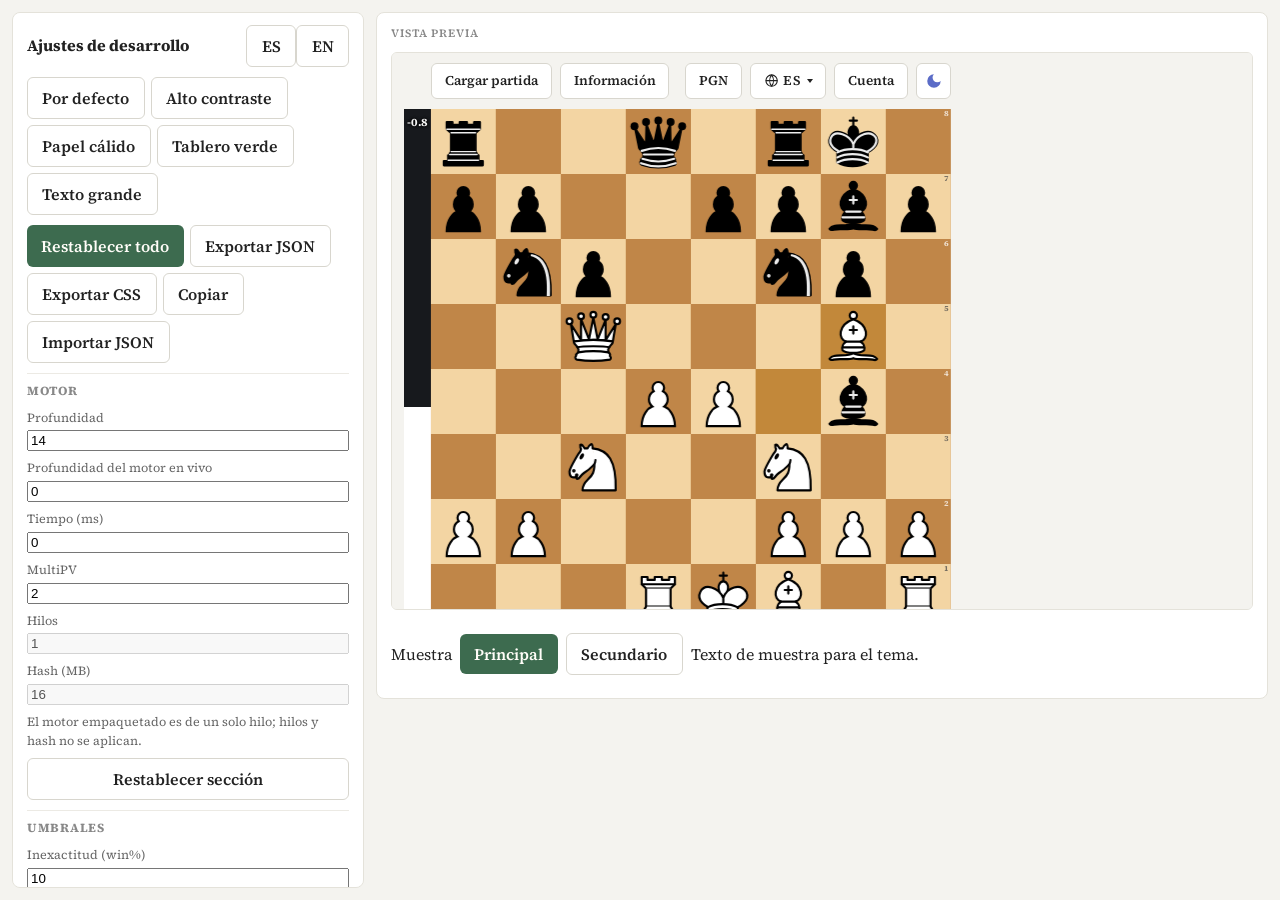
==== dev.html @ 4e67559c "Publish share from chess-tutor eb1ef61 (PR #65): hidden /dev.html settings page with grain controls." ====
<!doctype html>
<html lang="es" data-theme="light">
  <head>
    <meta charset="UTF-8" />
    <meta name="viewport" content="width=device-width, initial-scale=1.0" />
    <meta name="robots" content="noindex" />
    <title>Developer settings</title>
    <link rel="preconnect" href="https://fonts.googleapis.com" />
    <link rel="preconnect" href="https://fonts.gstatic.com" crossorigin />
    <link href="https://fonts.googleapis.com/css2?family=Source+Serif+4:opsz,wght@8..60,400;8..60,600;8..60,700&display=swap" rel="stylesheet" />
    <script>
      try {
        const theme = localStorage.getItem("chess-tutor-theme");
        if (theme === "dark" || theme === "light") {
          document.documentElement.dataset.theme = theme;
        }
      } catch {
        /* ignore */
      }
    </script>
    <script type="module" crossorigin src="./assets/dev-7x76XE1O.js"></script>
    <link rel="modulepreload" crossorigin href="./assets/dev-apply-9TBYybOi.js">
    <link rel="stylesheet" crossorigin href="./assets/dev-apply-DRNQdRMb.css">
    <link rel="stylesheet" crossorigin href="./assets/dev-ZJKrRhBI.css">
  </head>
  <body class="dev-page">
    <div class="dev-layout">
      <aside class="dev-controls" id="dev-controls"></aside>
      <section class="dev-preview">
        <h2 data-i18n="devPreview">Vista previa</h2>
        <iframe id="dev-frame" title="Preview" src="./index.html?game=byrne-fischer-1956"></iframe>
        <div class="dev-sample" id="dev-sample"></div>
      </section>
    </div>
  </body>
</html>
---- assets/dev-apply-DRNQdRMb.css ----
:root{color-scheme:light;--bg: #f4f3ef;--bg-elevated: #faf9f6;--surface: #fff;--surface-muted: #fcfcfb;--text: #222;--text-secondary: #444;--muted: #666;--faint: #888;--border: #e4e2da;--border-strong: #d8d6ce;--link: #3d6ea8;--ok: #1a6b2d;--warn: #b45309;--accent: #3d6b4f;--accent-ink: #fffdf8;--shadow: rgba(0, 0, 0, .06);--row: #eceae4;--btn-bg: #faf9f6;--btn-hover: #f0eeea;--eval-white: #fff;--eval-black: #17191d;--passage: #f3f1ea;--passage-preview: #eef3f8;--engine-white: #1a6b2d;--engine-black: #3d3d3d;--font-sans: "Source Serif 4", "Iowan Old Style", "Palatino Linotype", Palatino, Georgia, "Times New Roman", serif;--font-serif: "Source Serif 4", "Iowan Old Style", "Palatino Linotype", Palatino, Georgia, "Times New Roman", serif;--board-light: #f3d5a3;--board-dark: #c08648;--board-last: rgb(196, 138, 40);--radius: 8px;--radius-sm: 6px;--radius-lg: 10px;--font: var(--font-serif);--font-size: 100%;font-family:var(--font);font-size:var(--font-size, 100%);font-optical-sizing:auto;font-variant-numeric:lining-nums tabular-nums}[data-theme=dark]{color-scheme:dark;--bg: #0b0b0b;--bg-elevated: #121212;--surface: #161616;--surface-muted: #1a1a1a;--text: #ededed;--text-secondary: #c6c6c6;--muted: #9a9a9a;--faint: #7d7d7d;--border: #2a2a2a;--border-strong: #3a3a3a;--link: #8eb4e0;--ok: #8fd9a8;--warn: #e0a46a;--accent: #4e8a66;--accent-ink: #f4fff8;--shadow: rgba(0, 0, 0, .55);--row: #222;--btn-bg: #1a1a1a;--btn-hover: #242424;--eval-white: #ececec;--eval-black: #0a0a0a;--passage: #1f1f1f;--passage-preview: #1a1a1a;--engine-white: #8fd9a8;--engine-black: #c8c8c8}*,*:before,*:after{box-sizing:border-box}html,body{height:100%;overflow:hidden;background:var(--bg)}body{margin:0;background:var(--bg);color:var(--text);line-height:1.5;min-height:100vh;height:100vh;max-height:100vh;display:flex;flex-direction:column}button,textarea,select,summary{font:inherit}:focus-visible{outline:2px solid var(--link);outline-offset:2px}.wrap{width:100%;margin:0 auto;padding:8px clamp(10px,1.4vw,18px) 8px;flex:1;min-height:0;max-height:100%;display:flex;flex-direction:column;gap:0;overflow:hidden;container-type:size}.visually-hidden{position:absolute;width:1px;height:1px;padding:0;margin:-1px;overflow:hidden;clip:rect(0,0,0,0);white-space:nowrap;border:0}.top-bar{display:flex;align-items:center;justify-content:space-between;gap:10px 16px;flex-shrink:0;min-height:2.2rem;flex-wrap:wrap}.top-bar-actions{display:flex;align-items:center;gap:8px;flex-shrink:0}.top-bar-actions button{padding:.38rem .8rem;font-size:.84rem}body:not([data-game=true]) #toggle-load,body[data-share=true] #analizar,body[data-share=true] .load-panel,body[data-share=true]:not([data-agente=true]) .analysis-run,body[data-share=true] #local-analyze{display:none!important}body[data-share=true] #library-pgn-section{display:none}body:not([data-share=true]) #library-examples-section,body:not([data-share=true]) #welcome-panel{display:none!important}body[data-share=true]:not([data-game=true]) #left-empty-copy{display:none!important}body:not([data-agente=true]) #agent-panel,body:not([data-agente=true]) #community-section,body:not([data-share=true]) #lang-switch,body:not([data-share=true]) #account-btn,body:not([data-share=true]) #account-pop,body:not([data-logged-in=true]) #private-section{display:none!important}body[data-left=empty] .analysis-run,body[data-left=empty] .commentary-read,body[data-left=analyze] .left-empty,body[data-left=analyze] .commentary-read,body[data-left=commentary] .left-empty,body[data-left=commentary] .analysis-run,body[data-right=library] .engine-card,body[data-right=library] .engine-analysis-card,body[data-right=library] .moves-card,body[data-right=game] .library-card{display:none}body:not([data-game=true]) #library-close{display:none}.board-toolbar .theme-toggle,.top-bar-actions .theme-toggle{width:2.2rem;min-width:2.2rem;height:2.2rem;padding:0;flex-shrink:0}.top-status{margin:0;flex:1;min-width:12rem;font-size:.86rem}h1{margin:0;font-size:1.18rem;font-weight:700;letter-spacing:-.02em;line-height:1.2;white-space:nowrap}h2{margin:0 0 10px;font-size:.7rem;font-weight:600;text-transform:uppercase;letter-spacing:.08em;color:var(--faint)}.theme-toggle{display:inline-flex;align-items:center;justify-content:center;line-height:0;position:relative;overflow:hidden}.theme-toggle svg{width:1.12rem;height:1.12rem;display:block;flex-shrink:0;overflow:visible}.theme-icon-moon .moon-body{fill:#5b6cc7}.theme-icon-sun .sun-core{fill:#f0c14a}.theme-icon-sun .sun-rays{stroke:#f0c14a}[data-theme=light] .theme-icon-sun,[data-theme=dark] .theme-icon-moon{display:none}[data-theme=dark] .theme-toggle{background:#3d3310;border-color:#f0c14a;box-shadow:inset 0 0 0 1px #f0c14ab3,inset 0 0 11px 2px #ffd65ad1}[data-theme=dark] .theme-toggle:hover:not(:disabled){background:#4d4012}[data-theme=dark] .theme-icon-sun .sun-core{fill:#ffe27a}[data-theme=dark] .theme-icon-sun .sun-rays{stroke:#ffe27a}.load-panel,.library-card,.watch-info-card{background:var(--surface);border:1px solid var(--border);border-radius:8px}.load-panel{flex-shrink:0;padding:12px 16px}.load-panel[data-open=false]{display:none}.load-form label{display:block;margin:0 0 .3rem;font-size:.82rem;color:var(--muted);font-weight:600}textarea,select{width:100%;border:1px solid var(--border-strong);border-radius:6px;background:var(--surface);color:var(--text);padding:.45rem .6rem}textarea{font-family:ui-monospace,Cascadia Code,Consolas,monospace;font-size:.78rem;line-height:1.45;resize:vertical;min-height:4.5rem;max-height:12rem}.load-panel[data-state=done] textarea{min-height:3.2rem}.load-row{display:flex;flex-wrap:wrap;align-items:end;gap:.65rem .9rem;margin-top:.65rem}.load-row label{margin:0}.load-row select{width:auto;min-width:13rem}.load-row .file-name{color:var(--muted);font-size:.82rem;max-width:14rem;overflow:hidden;text-overflow:ellipsis;white-space:nowrap}.load-panel[data-state=loading]{outline:2px solid var(--accent);outline-offset:2px}.top-bar .status.error,.load-panel[data-state=error]{color:inherit}.load-panel[aria-busy=true] #pgn-upload,.load-panel[aria-busy=true] #pgn{pointer-events:none}button{padding:.5rem .9rem;border:0;border-radius:6px;background:var(--accent);color:var(--accent-ink);font-weight:600;cursor:pointer}button:disabled{opacity:.55;cursor:default}button.secondary{background:var(--surface);color:var(--text);border:1px solid var(--border-strong)}button.secondary:hover:not(:disabled){background:var(--btn-hover)}.status{margin:0;color:var(--muted);font-size:.88rem}.error{color:#8b2e2e}[data-theme=dark] .error{color:#ff9696}@property --board{syntax: "<length>"; inherits: true; initial-value: 200px;}.watch-layout{display:grid;--eval-w: 1.7rem;--top-chrome: 0rem;--board-toolbar-top: 2.5rem;--board-toolbar-bottom: 2.5rem;--board-gap: 8px;--page-chrome: calc(var(--board-toolbar-top) + var(--board-toolbar-bottom) + 2 * var(--board-gap));--sidebar-min: 280px;--info-min: 220px;--col-gap: 12px;--board: var(--board-user, min( calc(100cqh - var(--page-chrome)), calc(100cqi - var(--sidebar-min) - var(--info-min) - var(--eval-w) - 2 * var(--col-gap)) ));grid-template-columns:minmax(var(--sidebar-min),1.12fr) calc(var(--board) + var(--eval-w)) minmax(var(--info-min),.88fr);gap:8px var(--col-gap);align-items:stretch;justify-content:stretch;width:100%;margin:0;flex:1;min-height:0;overflow:hidden}.col{min-width:0;min-height:0;display:flex;flex-direction:column}.commentary-col,.info-col{height:100%}.info-col{gap:12px}.card-head{display:flex;align-items:flex-start;justify-content:stretch;gap:8px;flex-wrap:wrap;margin-bottom:8px}.commentary-head{align-items:center}.commentary-head .commentary-tabs{flex:1 1 auto;width:100%}.card-head h2{margin:0}.commentary-tabs{display:grid;grid-template-columns:repeat(5,minmax(0,1fr));gap:3px;padding:3px;border:1px solid var(--border);border-radius:9px;background:var(--bg-elevated);width:100%}.commentary-tabs button{margin:0;padding:6px 2px;background:transparent;color:var(--muted);border:0;border-radius:6px;font-weight:650;font-size:.8rem;letter-spacing:0;white-space:nowrap;min-width:0;width:100%;overflow:hidden;text-overflow:ellipsis}.commentary-tabs button:hover{color:var(--text)}.commentary-tabs button[aria-selected=true]{background:var(--surface);color:var(--text);box-shadow:0 0 0 1px var(--border)}.commentary-card{flex:1;min-height:0;display:flex;flex-direction:column;padding:14px 0 16px 16px;overflow:hidden}.commentary-card .card-head{padding-right:16px}.commentary-read,.analysis-run,.left-empty{flex:1;min-height:0;display:flex;flex-direction:column}.left-empty{justify-content:center;padding-right:16px}body[data-game=true] .left-empty{justify-content:flex-start;gap:10px}body:not([data-game=true]) #left-empty-heading{display:none}body[data-share=true]:not([data-game=true]) .left-empty{justify-content:flex-start;overflow:auto}.left-empty h2{margin:0}.welcome-panel{display:flex;flex-direction:column;gap:.7rem;min-height:0}.welcome-panel[hidden]{display:none!important}.welcome-panel p{margin:0;color:var(--text-secondary);font-size:.95rem;line-height:1.45}.welcome-actions{display:flex;flex-direction:column;align-items:stretch;gap:.45rem}.welcome-actions button{text-align:left;white-space:normal}.welcome-panel [data-slot=welcome-benchmarks]{min-height:.25rem}.welcome-panel [data-slot=welcome-benchmarks] button{width:100%;text-align:left;white-space:normal}.welcome-examples h3,#library-examples-section h3{margin:.4rem 0 .35rem;font-size:.7rem}.welcome-examples .library-list{margin:0}body[data-game=true] .left-empty .commentary-empty{margin:0;color:var(--text-secondary);font-size:.95rem}.analysis-run{padding-right:16px;gap:10px}.analysis-run h2{margin:0}.analysis-run-copy{margin:0;color:var(--text-secondary);font-size:.95rem}.analysis-run #analizar,.analysis-run #agent-start{align-self:flex-start}.lang-switch{position:relative;display:inline-flex;align-items:center;flex-shrink:0}.board-toolbar-actions .toolbar-chip{box-sizing:border-box;min-height:2.2rem;height:2.2rem;max-height:2.2rem;overflow:hidden}#lang-menu-btn{gap:.28rem;min-width:0;padding:0 .8rem;font-size:.84rem;font-weight:600;letter-spacing:.04em}.lang-globe{width:.95rem;height:.95rem;display:block;flex-shrink:0}.lang-caret{width:0;height:0;border-left:3.5px solid transparent;border-right:3.5px solid transparent;border-top:4.5px solid currentColor;margin-left:.05rem}.lang-menu-list{position:absolute;top:calc(100% + 4px);right:0;z-index:30;margin:0;padding:.25rem;list-style:none;min-width:8.5rem;background:var(--surface);border:1px solid var(--border-strong);border-radius:6px;box-shadow:0 8px 24px var(--shadow)}.lang-menu-list button{width:100%;display:block;text-align:left;background:transparent;color:var(--text);border:0;border-radius:4px;padding:.4rem .55rem;font-size:.84rem;font-weight:600}.lang-menu-list button:hover,.lang-menu-list button[aria-checked=true]{background:var(--btn-hover)}#agent-panel:not([hidden]){display:flex;flex-direction:column;gap:10px;min-height:0}#agent-prompt{min-height:11rem;max-height:18rem;font-size:.78rem;white-space:pre-wrap;word-break:break-word}#agent-prompt[hidden],#agent-prompt-label[hidden]{display:none!important}.agent-session-meta{margin:0;color:var(--text-secondary);font-size:.88rem;line-height:1.4;overflow-wrap:anywhere}.agent-session-row{display:flex;align-items:center;gap:.65rem}.analysis-source{margin:0 0 8px;padding-right:16px;color:var(--muted);font-size:.82rem}.analysis-flags{margin:0 0 8px;padding:0 16px 0 1.1rem;color:var(--warn);font-size:.86rem}.analysis-flags[data-kind=reject]{color:#8b2e2e}[data-theme=dark] .analysis-flags[data-kind=reject]{color:#ff9696}.agent-actions{display:flex;flex-wrap:wrap;gap:.5rem;padding:0 16px 8px 0}.library-section .lock-icon{width:.85rem;height:.85rem;flex-shrink:0;color:var(--faint)}.private-item{display:flex;flex-direction:column;gap:4px}.private-item-actions{display:flex;flex-wrap:wrap;gap:4px}.private-item-actions button{width:auto;flex:1 1 auto;font-size:.78rem;padding:.32rem .5rem}.account-pop{width:min(18.5rem,calc(100vw - 1.5rem));padding:12px 14px 14px;border:1px solid var(--border-strong);border-radius:10px;background:var(--surface);color:var(--text);box-shadow:0 8px 28px var(--shadow);margin:0;z-index:20}.account-pop:popover-open{inset:unset;position:fixed;top:3.4rem;right:.5rem;left:auto;max-height:calc(100vh - 1rem);overflow:auto}.account-pop::backdrop{background:transparent}.account-hint{margin:0 0 10px;color:var(--muted);font-size:.78rem}.account-pop label{display:block;margin:0 0 4px;font-size:.78rem;font-weight:600;color:var(--text-secondary)}.account-pop input{width:100%;margin:0 0 8px;padding:.4rem .55rem;border:1px solid var(--border-strong);border-radius:6px;background:var(--bg-elevated);color:var(--text);font:inherit;font-size:.86rem}.account-form-actions,#account-menu{display:flex;flex-direction:column;gap:6px}#account-form[hidden],#account-menu[hidden]{display:none}.account-form-actions button,#account-menu button{width:100%}.account-menu-name{margin:0 0 4px;font-weight:650;font-size:.9rem}#account-error:empty{display:none}.library-empty{color:var(--muted);font-size:.86rem;list-style:none;padding:.15rem 0}.library-card{flex:1;min-height:0;display:flex;flex-direction:column;padding:14px 16px 16px;overflow:auto;gap:10px}.library-head{align-items:center;margin-bottom:0}.library-head h2{margin:0}.library-head #library-close{padding:.32rem .7rem;font-size:.82rem}.library-section h3{display:flex;align-items:center;gap:.35rem;margin:0 0 6px;font-size:.7rem;font-weight:600;text-transform:uppercase;letter-spacing:.08em;color:var(--faint)}.library-list{list-style:none;margin:0 0 4px;padding:0;display:flex;flex-direction:column;gap:4px}.library-list:empty:after{content:"Ninguna todavía.";color:var(--muted);font-size:.86rem}.library-list button{width:100%;margin:0;padding:.45rem .65rem;background:var(--surface-muted);color:var(--text);border:1px solid var(--border);border-radius:6px;font-weight:600;font-size:.84rem;text-align:left}.library-list button:hover:not(:disabled){background:var(--btn-hover)}.library-card .load-form{margin-top:4px}.commentary-body{flex:1;min-height:0;overflow-x:hidden;overflow-y:auto;font-family:var(--font-serif);line-height:1.85;font-size:1.05rem;color:var(--text-secondary);padding-right:14px;scrollbar-gutter:stable;overflow-wrap:break-word;word-break:normal;text-align:justify;-webkit-hyphens:auto;hyphens:auto;position:relative;scrollbar-width:thin;scrollbar-color:var(--border-strong) transparent}.commentary-body:after{content:"";display:block;height:calc(100% - 5.5rem);pointer-events:none}.commentary-body::-webkit-scrollbar{width:10px}.commentary-body::-webkit-scrollbar-thumb{background:var(--border-strong);border-radius:99px;border:2px solid transparent;background-clip:padding-box}.commentary-body p,.commentary-body section{margin:0}.commentary-body .commentary-passage{margin:0 0 .95em;padding:.2em .35em .2em .55em;border-left:3px solid transparent;border-radius:0 6px 6px 0}.commentary-body .commentary-passage:last-child{margin-bottom:0}.commentary-moment-title{margin:0 0 .4em;font-family:var(--font-serif);font-size:1.22rem;font-weight:700;letter-spacing:0;text-transform:none;color:var(--text);text-align:left;line-height:1.35;-webkit-hyphens:none;hyphens:none}.commentary-moment-title .commentary-ref{font-weight:700}.commentary-move-run{white-space:normal}.commentary-annot-moves{display:block;margin:0 0 .35em;text-align:left;-webkit-hyphens:none;hyphens:none}.commentary-annot-text{display:block}.commentary-passage.is-active{background:var(--passage);border-left-color:var(--accent);color:var(--text);scroll-margin-top:12px}.commentary-passage.is-preview{background:var(--passage-preview)}.commentary-empty{color:var(--muted)}.commentary-ref{display:inline;margin:0;padding:0;border:0;border-radius:0;background:transparent;color:var(--link);font:inherit;font-weight:inherit;text-decoration:none;box-shadow:inset 0 -1px 0 currentColor;cursor:pointer;white-space:nowrap;-webkit-hyphens:none;hyphens:none}.commentary-ref:hover{background:color-mix(in srgb,var(--link) 10%,transparent)}.commentary-ref.is-active{color:var(--text);background:color-mix(in srgb,var(--accent) 16%,transparent);box-shadow:inset 0 -2px 0 var(--accent)}.commentary-ref.is-preview{background:color-mix(in srgb,var(--link) 12%,transparent);box-shadow:inset 0 -1px 0 currentColor}.commentary-ref.is-san{font-weight:inherit;font-variant-numeric:lining-nums tabular-nums}.board-col{align-items:stretch;min-height:0;overflow:hidden;width:calc(var(--board) + var(--eval-w));max-width:100%;height:100%;max-height:100%;justify-self:stretch}.board-stack{display:grid;grid-template-rows:auto auto auto;align-content:start;gap:var(--board-gap) 0;flex:1 1 auto;min-height:0;height:100%;max-height:100%;width:100%;border:0;border-radius:0;overflow:hidden;background:transparent;box-shadow:none}.board-row{display:flex;align-items:stretch;justify-content:flex-start;align-self:start;min-height:0;max-height:100%;height:min(var(--board),100%);width:calc(min(var(--board),100%) + var(--eval-w));max-width:100%}.eval-col{display:flex;flex-direction:column;align-items:stretch;flex:0 0 var(--eval-w);position:relative;width:var(--eval-w);height:min(var(--board),100%);max-height:100%;background:var(--eval-white)}.eval-track{width:100%;background:var(--eval-white);position:relative;flex:1;min-height:120px}.eval-black{position:absolute;top:0;left:0;right:0;height:50%;background:var(--eval-black);transition:height .35s ease}.eval-col[data-orientation=black] .eval-track{transform:rotate(180deg)}.eval-score{position:absolute;left:0;right:0;bottom:6px;text-align:center;font-size:.7rem;font-weight:700;font-variant-numeric:lining-nums tabular-nums;letter-spacing:-.02em;color:#222;text-shadow:0 0 3px #fff,0 0 3px #fff;pointer-events:none;white-space:nowrap;overflow:visible}.eval-col[data-orientation=black] .eval-score,.eval-col[data-leading=black] .eval-score{bottom:auto;top:5px;color:#f4f4f4;text-shadow:0 0 3px #000,0 0 3px #000}.eval-col[data-orientation=black][data-leading=black] .eval-score{top:auto;bottom:5px}.eval-col[data-enabled=false] .eval-score{display:none}body[data-left=empty] .eval-col{visibility:hidden}.board-wrap{display:block;width:min(var(--board),100%);height:min(var(--board),100%);flex:0 0 auto;aspect-ratio:1;max-width:100%;max-height:100%;min-width:0;position:relative;overflow:hidden;line-height:0;font-size:0;background:transparent;--dest-blue: rgb(40, 140, 255);--dest-mix-light: 70%;--dest-mix-dark: 84%}.board-wrap .cg-wrap{box-sizing:border-box;width:100%;height:100%;display:block;position:absolute;inset:0;background:transparent}.board-wrap cg-container,.board-wrap cg-board{width:100%!important;height:100%!important}.board-wrap cg-board{image-rendering:auto}.board-wrap .cg-wrap .cg-custom-svgs,.board-wrap .cg-wrap .cg-custom-below{overflow:visible}.board-wrap .cg-wrap .cg-custom-below{z-index:3}.board-wrap .cg-wrap piece{z-index:2;image-rendering:auto;background-repeat:no-repeat;background-position:center;background-size:contain}.board-wrap .cg-wrap piece.arrow-origin{z-index:4}.board-wrap .cg-wrap piece.anim{z-index:8}.board-wrap .cg-wrap piece.dragging{z-index:2}.board-wrap .cg-wrap.drag-armed piece.dragging{z-index:11}.board-wrap .cg-wrap piece.ghost{opacity:0;visibility:hidden}.board-wrap .cg-wrap.drag-armed piece.ghost{opacity:.3;visibility:visible}.board-wrap .cg-wrap .cg-custom-svgs svg,.board-wrap .cg-wrap .cg-custom-below svg{overflow:visible}.board-wrap cg-board{background-color:var(--board-dark);background-image:none}.board-wrap .cg-wrap coords{font-family:var(--font-serif);font-size:clamp(5px,calc(var(--board) * .015),9px);font-weight:700;font-variant-numeric:lining-nums tabular-nums;opacity:.92;line-height:1;pointer-events:none;z-index:3}.board-wrap .cg-wrap coords.ranks{top:0;right:0;left:auto;height:100%;width:12.5%}.board-wrap .cg-wrap coords.ranks coord{transform:none;display:flex;align-items:flex-start;justify-content:flex-end;padding:.18em .22em 0 0}.board-wrap .cg-wrap coords.files{bottom:0;left:0;width:100%;height:12.5%;text-transform:lowercase;text-align:left}.board-wrap .cg-wrap coords.files coord{display:flex;align-items:flex-end;justify-content:flex-start;padding:0 0 .16em .22em}.board-wrap .cg-wrap .cg-shapes,.board-wrap .cg-wrap .cg-shapes-below{opacity:1}.board-wrap .cg-wrap .cg-shapes circle,.board-wrap .cg-wrap .cg-shapes line,.board-wrap .cg-wrap .cg-shapes-below circle,.board-wrap .cg-wrap .cg-shapes-below line{display:none}.board-wrap cg-board square{will-change:auto;border:0;outline:none;box-shadow:none}.board-wrap cg-board square.sq-light{background-color:var(--board-light)}.board-wrap cg-board square.sq-dark{background-color:var(--board-dark)}.board-wrap cg-board square.sq-light.last-move{background-color:color-mix(in srgb,var(--board-last) 44%,var(--board-light))}.board-wrap cg-board square.sq-dark.last-move{background-color:color-mix(in srgb,var(--board-last) 44%,var(--board-dark))}.board-wrap cg-board square.sq-light.move-dest,.board-wrap cg-board square.sq-light.oc.move-dest,.board-wrap cg-board square.sq-light.selected,.board-wrap cg-board square.sq-light.last-move.selected,.board-wrap cg-board square.sq-light.last-move.move-dest{background-image:none;box-shadow:none;background-color:color-mix(in srgb,var(--dest-blue) var(--dest-mix-light),var(--board-light))}.board-wrap cg-board square.sq-dark.move-dest,.board-wrap cg-board square.sq-dark.oc.move-dest,.board-wrap cg-board square.sq-dark.selected,.board-wrap cg-board square.sq-dark.last-move.selected,.board-wrap cg-board square.sq-dark.last-move.move-dest{background-image:none;box-shadow:none;background-color:color-mix(in srgb,var(--dest-blue) var(--dest-mix-dark),var(--board-dark))}.board-wrap cg-board square.move-dest:hover,.board-wrap cg-board square.move-dest.hover,.board-wrap cg-board square.oc.move-dest:hover,.board-wrap cg-board square.oc.move-dest.hover{background-image:none}.board-wrap cg-board square.sq-light.move-dest:hover,.board-wrap cg-board square.sq-light.move-dest.hover,.board-wrap cg-board square.sq-light.oc.move-dest:hover,.board-wrap cg-board square.sq-light.oc.move-dest.hover{background-color:color-mix(in srgb,var(--dest-blue) var(--dest-mix-light),var(--board-light))}.board-wrap cg-board square.sq-dark.move-dest:hover,.board-wrap cg-board square.sq-dark.move-dest.hover,.board-wrap cg-board square.sq-dark.oc.move-dest:hover,.board-wrap cg-board square.sq-dark.oc.move-dest.hover{background-color:color-mix(in srgb,var(--dest-blue) var(--dest-mix-dark),var(--board-dark))}.board-wrap cg-board square.sq-light.tint-green{background-color:color-mix(in srgb,rgb(18,148,72) 88%,var(--board-light))}.board-wrap cg-board square.sq-dark.tint-green{background-color:color-mix(in srgb,rgb(18,148,72) 88%,var(--board-dark))}.board-wrap cg-board square.sq-light.tint-red{background-color:color-mix(in srgb,rgb(220,32,28) 92%,var(--board-light))}.board-wrap cg-board square.sq-dark.tint-red{background-color:color-mix(in srgb,rgb(220,32,28) 92%,var(--board-dark))}.board-wrap cg-board square.sq-light.tint-yellow{background-color:color-mix(in srgb,rgb(242,182,22) 88%,var(--board-light))}.board-wrap cg-board square.sq-dark.tint-yellow{background-color:color-mix(in srgb,rgb(242,182,22) 88%,var(--board-dark))}.board-wrap cg-board square.sq-light.tint-blue{background-color:color-mix(in srgb,rgb(36,112,228) 86%,var(--board-light))}.board-wrap cg-board square.sq-dark.tint-blue{background-color:color-mix(in srgb,rgb(36,112,228) 86%,var(--board-dark))}.board-wrap cg-board square.sq-light.last-move.tint-green{background-color:color-mix(in srgb,rgb(18,148,72) 88%,var(--board-light))}.board-wrap cg-board square.sq-dark.last-move.tint-green{background-color:color-mix(in srgb,rgb(18,148,72) 88%,var(--board-dark))}.board-wrap cg-board square.sq-light.last-move.tint-red{background-color:color-mix(in srgb,rgb(220,32,28) 92%,var(--board-light))}.board-wrap cg-board square.sq-dark.last-move.tint-red{background-color:color-mix(in srgb,rgb(220,32,28) 92%,var(--board-dark))}.board-wrap cg-board square.sq-light.last-move.tint-yellow{background-color:color-mix(in srgb,rgb(242,182,22) 88%,var(--board-light))}.board-wrap cg-board square.sq-dark.last-move.tint-yellow{background-color:color-mix(in srgb,rgb(242,182,22) 88%,var(--board-dark))}.board-wrap cg-board square.sq-light.last-move.tint-blue{background-color:color-mix(in srgb,rgb(36,112,228) 86%,var(--board-light))}.board-wrap cg-board square.sq-dark.last-move.tint-blue{background-color:color-mix(in srgb,rgb(36,112,228) 86%,var(--board-dark))}.board-wrap cg-board square.selected{background-image:none;box-shadow:none}.board-toolbar{display:grid;grid-template-columns:var(--eval-w) minmax(0,1fr);align-items:center;padding:0;margin:0;border-top:0;background:transparent;flex-shrink:0;position:relative;-webkit-user-select:none;user-select:none;z-index:1}.board-toolbar-top{min-height:var(--board-toolbar-top)}.board-toolbar-bottom{min-height:var(--board-toolbar-bottom);container-type:inline-size;container-name:board-toolbar}.board-toolbar-actions{grid-column:2;display:flex;align-items:center;gap:8px;min-width:0}.board-toolbar-end{display:flex;align-items:center;gap:8px;margin-left:auto;flex-shrink:0}.board-toolbar-actions #pgn-download{margin-left:0}.board-toolbar-actions #account-btn{min-width:0;max-width:8.5rem;min-height:2.2rem;padding:0 .8rem;font-size:.84rem;font-weight:600;line-height:1;white-space:nowrap;overflow:hidden;text-overflow:ellipsis}.board-toolbar-main{grid-column:2;display:grid;grid-template-columns:minmax(0,1fr) auto minmax(0,1fr);align-items:center;gap:8px;min-width:0}.board-toolbar button{display:inline-flex;align-items:center;justify-content:center;line-height:1;text-box-trim:trim-both;text-box-edge:cap alphabetic}.nav-buttons button,.board-toolbar .theme-toggle{text-box-trim:none}.game-info-btn,.board-toolbar-actions #toggle-load,.board-toolbar-actions #pgn-download,.board-toolbar-actions #lang-menu-btn{min-width:0;max-width:100%;min-height:2.2rem;height:2.2rem;padding:0 .8rem;font-size:.84rem;font-weight:600;line-height:1;white-space:nowrap}.nav-buttons{display:flex;flex-wrap:nowrap;gap:4px;justify-content:center;justify-self:center;grid-column:2}.nav-buttons button{width:2.55rem;min-width:2.55rem;height:2.2rem;min-height:2.2rem;padding:0;background:var(--surface);color:var(--text-secondary);border:1px solid var(--border);display:inline-flex;align-items:center;justify-content:center;font-family:var(--font-serif);font-size:1.55rem;font-weight:700;line-height:0}.nav-buttons button svg{width:1.28rem;height:1.28rem;display:block;flex-shrink:0;overflow:visible}.nav-buttons button:hover:not(:disabled){background:var(--btn-hover);color:var(--text)}.nav-buttons button:focus,.nav-buttons button:focus-visible,.flip-btn:focus,.flip-btn:focus-visible,.ratings-btn:focus,.ratings-btn:focus-visible,.game-info-btn:focus,.game-info-btn:focus-visible,.board-toolbar button:focus,.board-toolbar button:focus-visible{outline:none;box-shadow:none}.flip-btn,.ratings-btn{min-width:auto;min-height:2.2rem;padding:0 .8rem;font-size:.84rem;font-weight:600;line-height:1;white-space:nowrap}.board-toolbar-bottom .ratings-btn{grid-column:1;justify-self:start}.board-toolbar-bottom .flip-btn{grid-column:3;justify-self:end}@container board-toolbar (max-width: 420px){.board-toolbar-main{display:flex;flex-wrap:wrap;align-items:center;justify-content:space-between;gap:6px 8px}.board-toolbar-bottom .ratings-btn,.board-toolbar-bottom .flip-btn{grid-column:auto;grid-row:auto;justify-self:auto;flex:0 0 auto}.nav-buttons{flex:1 0 100%;order:3;justify-self:center;grid-column:auto;grid-row:auto}}.engine-toggle{display:flex;align-items:center;gap:6px;margin:0;font-size:.8rem;color:var(--text-secondary);cursor:pointer;font-weight:600}.engine-toggle input{margin:0;accent-color:var(--accent)}.side-banner{margin-top:10px;width:100%;display:flex;flex-wrap:wrap;align-items:center;justify-content:center;gap:8px 12px;padding:8px 10px;border:1px solid var(--border);border-radius:8px;background:var(--bg-elevated)}.side-banner[hidden]{display:none}.side-banner-label{margin:0;font-size:.88rem;font-weight:600}.side-banner button{padding:.32rem .7rem;background:var(--surface);color:var(--link);border:1px solid var(--border);font-size:.82rem;font-weight:600}.game-info-pop{width:min(24rem,calc(100vw - 2rem));max-height:min(70vh,32rem);overflow:auto;padding:14px 16px 16px;border:1px solid var(--border-strong);border-radius:10px;background:var(--surface);color:var(--text);box-shadow:0 8px 28px var(--shadow)}.game-info-pop h2{margin:0 0 6px;font-size:.72rem}.game-info-pop:popover-open{inset:unset;margin:0;position:fixed;top:50%;left:50%;transform:translate(-50%,-50%)}.game-info-pop::backdrop{background:#00000073}.engine-card{--engine-line-h: 1.55rem;--engine-line-count: 3;padding:10px 14px;flex-shrink:0}.game-info-brief{margin:0 0 10px;font-size:.9rem;font-weight:650;color:var(--text)}.watch-meta-grid{display:grid;grid-template-columns:auto minmax(0,1fr);gap:5px 12px;font-size:.84em;line-height:1.4}.watch-meta-grid dt{color:var(--faint);margin:0;white-space:nowrap}.watch-meta-grid dd{margin:0;color:var(--text-secondary);overflow-wrap:break-word;word-break:normal}.watch-meta-grid dd.meta-opening{white-space:nowrap;overflow:hidden;text-overflow:ellipsis}.engine-head{display:flex;align-items:center;justify-content:space-between;gap:8px}.engine-head-actions{display:flex;align-items:center;gap:8px}.engine-options-btn{display:inline-flex;align-items:center;justify-content:center;min-width:1.7rem;padding:.15rem;background:transparent;color:var(--muted);border:0;anchor-name:--engine-opts}.engine-options-btn svg{width:1rem;height:1rem;display:block}.engine-options-btn:hover{color:var(--text)}.engine-options-pop{width:min(16rem,calc(100vw - 2rem));padding:12px 14px;border:1px solid var(--border-strong);border-radius:10px;background:var(--surface);color:var(--text);box-shadow:0 8px 28px var(--shadow);margin:0}.engine-options-pop:popover-open{inset:unset;position:fixed;top:anchor(--engine-opts bottom);right:anchor(--engine-opts right);left:auto;margin:6px 0 0}.engine-options-pop label{display:flex;align-items:center;justify-content:space-between;gap:10px;margin:0 0 8px;font-size:.8rem;font-weight:600;color:var(--text-secondary)}.engine-options-pop label:last-child{margin-bottom:0}.engine-options-pop select{width:auto;min-width:6.5rem;font-size:.8rem;padding:.22rem .4rem}.engine-head h2{margin:0;display:flex;align-items:baseline;gap:0}.engine-depth-mini{margin-left:.45em;font-size:.72rem;font-weight:600;letter-spacing:.02em;text-transform:none;color:var(--faint);font-variant-numeric:lining-nums tabular-nums}.engine-line-eval[data-tone=white]{color:var(--engine-white)}.engine-line-eval[data-tone=black]{color:var(--engine-black)}.engine-card{min-width:0}.engine-lines{margin:6px 0 0;padding:0;list-style:none;font-size:.8rem;line-height:1.35;height:calc(var(--engine-line-count, 3) * var(--engine-line-h));overflow:hidden}.engine-line{display:grid;grid-template-columns:2.8rem minmax(0,1fr);gap:8px;align-items:center;height:var(--engine-line-h);padding:0;border-top:1px solid var(--row);overflow:hidden}.engine-line:first-child{border-top:0}.engine-line-eval{font-weight:700;font-variant-numeric:lining-nums tabular-nums}.engine-line-san{color:var(--text-secondary);min-width:0;overflow:hidden;text-overflow:ellipsis;white-space:nowrap;font-variant-numeric:lining-nums tabular-nums}.engine-empty{color:var(--muted);height:var(--engine-line-h);display:flex;align-items:center;padding:0}.engine-analysis-card{flex:1 1 14rem;min-height:12rem;max-height:52%;display:flex;flex-direction:column;overflow:hidden;padding:8px 12px 10px}.engine-analysis-head h2{margin:0 0 4px}#engine-analysis-body{display:flex;flex-direction:column;min-height:0;flex:1}.engine-analysis-hint,.engine-analysis-progress,.engine-analysis-error{margin:0 0 8px;font-size:.8rem;line-height:1.4;color:var(--text-secondary)}.engine-analysis-error{color:var(--danger, #b42318)}.engine-analysis-actions{display:flex;flex-wrap:wrap;gap:8px;margin:0 0 8px}.engine-analysis-table{width:100%;border-collapse:collapse;margin:6px 0 8px;font-size:.78rem}.engine-analysis-table th,.engine-analysis-table td{padding:2px 4px;text-align:right;font-variant-numeric:lining-nums tabular-nums}.engine-analysis-table thead th{color:var(--faint);font-weight:650;text-transform:uppercase;letter-spacing:.03em;font-size:.7rem}.engine-analysis-table tbody th{text-align:left;color:var(--muted);font-weight:600}.engine-analysis-table td{font-weight:650;width:34%}.eval-graph-wrap{margin:8px 0;min-width:0}.eval-graph{display:block;width:100%;height:56px;background:var(--bg-elevated, transparent);border:1px solid var(--row);border-radius:6px}.eval-graph-mid{stroke:var(--border-strong);stroke-width:1}.eval-graph-line{stroke:var(--text);stroke-width:1.6}.eval-graph-now{stroke:var(--link);stroke-width:1.4}.eval-graph-mark.is-mistake{fill:#e67e22}.eval-graph-mark.is-blunder{fill:#d64545}.eval-graph-hit{fill:transparent;cursor:pointer}.eval-graph-hit.is-current{fill:color-mix(in srgb,var(--link) 14%,transparent)}.engine-analysis-result{display:flex;flex-direction:column;min-height:0;flex:1}.engine-key-moments{min-height:0;flex:1;overflow:auto}.engine-key-moments h3{margin:8px 0 4px;font-size:.78rem;letter-spacing:.04em;text-transform:uppercase;color:var(--faint)}.engine-key-moments ul{list-style:none;margin:0;padding:0}.engine-moment{display:grid;gap:2px;width:100%;margin:0 0 6px;padding:6px 8px;border:1px solid var(--row);border-radius:6px;background:transparent;color:inherit;font:inherit;text-align:left;cursor:pointer}.engine-moment:hover{background:var(--bg-elevated)}.engine-moment-move{font-weight:700;font-variant-numeric:lining-nums tabular-nums}.engine-moment-better,.engine-moment-eval{font-size:.78rem;color:var(--text-secondary)}.moves-card{flex:1;min-height:0;display:flex;flex-direction:column;padding:14px 0 8px 12px}.moves-head{display:flex;align-items:center;justify-content:space-between;gap:8px;padding:0 4px 8px}.moves-card h2{padding:0;margin:0}.moves-scroll{overflow-x:hidden;overflow-y:auto;flex:1;min-height:0;padding:0 14px 8px 4px;font-size:.9rem;line-height:1.45;font-family:var(--font-serif);font-variant-numeric:lining-nums tabular-nums;scrollbar-gutter:stable;scrollbar-width:thin;scrollbar-color:var(--border-strong) transparent}.moves-scroll::-webkit-scrollbar{width:10px}.moves-scroll::-webkit-scrollbar-thumb{background:var(--border-strong);border-radius:99px;border:2px solid transparent;background-clip:padding-box}.move-tree{overflow-wrap:anywhere}.tree-row{display:grid;grid-template-columns:1.6rem minmax(0,1fr) minmax(0,1fr);gap:0 4px;align-items:start;padding:1px 0;border-bottom:1px solid var(--row)}.tree-row:last-child{border-bottom:0}.tree-row>.mn{color:var(--faint);font-size:.78em;font-weight:600;text-align:right;padding-top:5px;font-variant-numeric:lining-nums tabular-nums}.tree-cell{min-width:0}.tree-cell-span{grid-column:2 / -1}.tree-move{display:block;width:100%;margin:0;padding:3px 6px;border:0;border-radius:4px;background:transparent;color:inherit;font:inherit;font-weight:600;text-align:left;cursor:pointer}.tree-move .mn{color:var(--faint);font-weight:600}.tree-move:hover{background:var(--bg-elevated)}.tree-move.on{font-weight:700;background:var(--row)}.tree-variation{color:var(--muted);font-size:inherit;font-weight:500;line-height:1.45}.tree-row-variation .tree-cell-span>.tree-variation{display:block;padding:2px 4px 6px 2px}.tree-variation .tree-move{display:inline;width:auto;padding:1px 3px;font-weight:500}.tree-row-variation{border-bottom:0;padding-bottom:4px}.move-quality{display:inline-block;margin-left:.28em;margin-right:.04em;font-size:1.18em;line-height:1;font-weight:900;vertical-align:-.04em}.move-quality.is-great,.move-quality.is-brilliant{color:#287b56}.move-quality.is-brilliant{color:#087f8c}.move-quality.is-good{color:var(--faint)}.move-quality.is-inaccuracy{color:#6558bd}.move-quality.is-mistake{color:#c75a16}.move-quality.is-blunder{color:#d04444}[data-theme=dark] .move-quality.is-great,[data-theme=dark] .move-quality.is-brilliant{color:#80d6af}[data-theme=dark] .move-quality.is-brilliant{color:#5eead4}[data-theme=dark] .move-quality.is-inaccuracy{color:#b5a9ff}[data-theme=dark] .move-quality.is-mistake{color:#f39d66}[data-theme=dark] .move-quality.is-blunder{color:#ff9696}@media(max-width:1100px){html,body{height:auto;overflow:auto}.wrap{height:auto;overflow:visible}.watch-layout{grid-template-columns:1fr;--board: min(70vw, 520px);width:100%;height:auto;overflow:visible;flex:none;min-height:auto}.board-col,.commentary-col,.info-col{min-height:auto}.board-col{order:-1;overflow:visible;width:min(calc(var(--board) + var(--eval-w)),100%)}.board-stack{overflow:visible;flex:0 0 auto;height:auto;min-height:0}.board-row{flex:0 0 var(--board);height:var(--board);min-height:var(--board)}.board-wrap{width:var(--board);height:var(--board)}.eval-col{height:var(--board)}.board-toolbar-actions{flex-wrap:wrap}.board-toolbar-main{grid-template-columns:minmax(0,1fr) auto minmax(0,1fr)}.commentary-tabs{grid-template-columns:repeat(5,minmax(0,1fr))}.commentary-card,.moves-card{max-height:min(70vh,640px)}.engine-analysis-card{max-height:min(50vh,420px)}}button.engine-line-move{background:transparent;border:0;color:inherit;font:inherit;text-align:left;cursor:pointer;padding:0 1px;display:inline}button.engine-line-move:hover,button.engine-line-move.is-preview{color:var(--link);text-decoration:underline}.ratings-pop{width:min(46rem,calc(100vw - 2rem));max-height:min(80vh,42rem);overflow:auto;padding:16px 18px 18px;border:1px solid var(--border-strong);border-radius:10px;background:var(--surface);color:var(--text);box-shadow:0 8px 28px var(--shadow)}.ratings-pop h2{margin:0 0 8px;font-size:.72rem}.ratings-pop:popover-open{inset:unset;margin:0;position:fixed;top:50%;left:50%;transform:translate(-50%,-50%)}.ratings-pop::backdrop{background:#00000073}.ratings-brief{margin:0 0 4px;font-size:.95rem;font-weight:650}.ratings-opening{margin:0 0 14px;font-size:.84rem;color:var(--muted)}.ratings-flavour{margin:0 0 14px;font-family:var(--font-serif);font-size:1.12rem;font-weight:700;color:var(--text);line-height:1.35}.ratings-missing{margin:0 0 12px;font-size:.88rem;color:var(--text-secondary)}.ratings-sides{display:grid;grid-template-columns:repeat(2,minmax(0,1fr));gap:16px 20px}.ratings-side h3{margin:0 0 4px;font-size:.92rem;font-weight:700;text-transform:none;letter-spacing:0;color:var(--text)}.ratings-vibe{margin:0 0 2px;font-size:.86rem;color:var(--text-secondary)}.ratings-vibe strong{font-variant-numeric:tabular-nums;color:var(--text)}.ratings-perf{margin:0 0 10px;font-size:.8rem;color:var(--muted)}.ratings-cats{margin:0;padding:0;list-style:none}.ratings-cats li{margin:0 0 10px}.ratings-cats li:last-child{margin-bottom:0}.ratings-cat-head{display:flex;justify-content:space-between;gap:8px;font-size:.8rem;font-weight:650}.ratings-bar{height:6px;margin:4px 0 5px;background:var(--row);border-radius:99px;overflow:hidden}.ratings-bar>span{display:block;height:100%;background:var(--accent);border-radius:inherit}.ratings-cats p{margin:0;font-size:.8rem;line-height:1.4;color:var(--text-secondary)}@media(max-width:720px){.ratings-sides{grid-template-columns:1fr}}.commentary-moment-title .commentary-ref{white-space:normal;text-align:inherit;line-height:inherit}.analysis-source:not([hidden]){display:flex;flex-wrap:wrap;align-items:baseline;gap:.35rem .55rem}.harness-chip{display:inline-flex;align-items:center;padding:.12rem .45rem;border-radius:999px;border:1px solid var(--border-strong);background:var(--surface-muted);color:var(--text-secondary);font-size:.72rem;line-height:1.3;text-decoration:none;white-space:nowrap}.harness-chip:hover{background:var(--btn-hover);color:var(--text)}html:has(body[data-vista=benchmarks]),body[data-vista=benchmarks]{display:block;height:auto;max-height:none;overflow:auto}body[data-vista=benchmarks] .wrap{display:none}.benchmarks-view[hidden]{display:none!important}.benchmarks-view{max-width:960px;margin:0 auto;padding:18px 20px 40px;color:var(--text)}.benchmarks-head{display:flex;align-items:center;gap:12px;margin:0 0 16px}.benchmarks-head [data-benchmarks-back]{flex:0 0 auto;width:auto}.benchmarks-head h1{flex:1;margin:0;font-size:1.35rem;white-space:normal}.benchmarks-blurb{margin:0 0 10px;font-size:.98rem;line-height:1.45;color:var(--text-secondary)}.benchmarks-harness-link{color:var(--link)}.benchmarks-meta{margin:12px 0 16px;color:var(--muted);font-size:.86rem}.benchmarks-chart{overflow-x:auto;-webkit-overflow-scrolling:touch;margin:0 0 18px;padding:8px 0 4px;color:var(--accent)}.benchmarks-elo-svg{display:block;height:auto;color:var(--text)}.benchmarks-chart-desktop .benchmarks-elo-svg{width:720px;max-width:100%}.benchmarks-chart-phone{display:none}.benchmarks-elo-svg rect{fill:var(--accent)}.benchmarks-table-wrap{overflow-x:auto}.benchmarks-table{width:100%;min-width:640px;border-collapse:collapse;font-size:.88rem}.benchmarks-table th,.benchmarks-table td{padding:.45rem .55rem;border-bottom:1px solid var(--border);text-align:left;white-space:nowrap}.benchmarks-table thead th{font-size:.72rem;font-weight:600;letter-spacing:.04em;text-transform:uppercase;color:var(--faint)}.benchmarks-prov{margin-left:.25rem;color:var(--warn);font-size:.72rem;font-weight:600}.benchmarks-cards{display:none;gap:10px}.benchmarks-card{padding:12px 14px;border:1px solid var(--border);border-radius:8px;background:var(--surface)}.benchmarks-card h3{margin:0 0 8px;font-size:1rem}.benchmarks-card dl{display:grid;grid-template-columns:1fr auto;gap:6px 12px;margin:0}.benchmarks-card dt{color:var(--faint);font-size:.72rem;text-transform:uppercase;letter-spacing:.04em}.benchmarks-card dd{margin:0;text-align:right;font-size:.88rem}.library-community-item{display:flex;flex-direction:column;align-items:flex-start;gap:4px}@media(max-width:720px){.benchmarks-view{padding:12px 12px 32px}.benchmarks-head{display:grid;grid-template-columns:auto 1fr auto;align-items:center;gap:8px 10px}.benchmarks-head [data-benchmarks-back]{grid-column:1;grid-row:1}.benchmarks-head .lang-switch{grid-column:3;grid-row:1}.benchmarks-head h1{grid-column:1 / -1;grid-row:2;flex:none;font-size:1.2rem}.benchmarks-chart-desktop{display:none}.benchmarks-chart-phone{display:block;overflow-x:hidden}.benchmarks-chart-phone .benchmarks-elo-svg{width:100%}.benchmarks-table-wrap{display:none}.benchmarks-cards{display:grid}.benchmarks-card{padding:10px 12px}}.page-grain{position:fixed;inset:0;width:100%;height:100%;pointer-events:none;z-index:0;opacity:var(--grain-opacity, .14);mix-blend-mode:var(--grain-blend, multiply)}html[data-grain=on] .wrap,html[data-grain=on] .dev-layout{position:relative;z-index:1;isolation:isolate}html[data-grain=on] .board-wrap{isolation:isolate}html[data-coords=off] .board-wrap .cg-wrap coords{display:none}html[data-eval-bar=off] #eval-col{visibility:hidden}html[data-compact=on] .wrap{--col-gap: 8px}
---- assets/dev-ZJKrRhBI.css ----
.dev-page{height:auto;max-height:none;overflow:auto;margin:0;background:var(--bg);color:var(--text)}.dev-layout{display:grid;grid-template-columns:minmax(18rem,22rem) minmax(0,1fr);gap:12px;padding:12px;min-height:100vh;align-items:start}.dev-controls,.dev-preview{background:var(--surface);border:1px solid var(--border);border-radius:var(--radius);padding:12px 14px 16px}.dev-controls{display:flex;flex-direction:column;gap:10px;position:sticky;top:12px;max-height:calc(100vh - 24px);overflow:auto}.dev-head{display:flex;align-items:center;justify-content:space-between;gap:8px}.dev-head h1{font-size:1rem;text-transform:none;letter-spacing:0;color:var(--text);white-space:normal}.dev-section{border-top:1px solid var(--row);padding-top:8px}.dev-section>summary{cursor:pointer;font-size:.78rem;font-weight:700;text-transform:uppercase;letter-spacing:.06em;color:var(--faint);list-style:none}.dev-section>summary::-webkit-details-marker{display:none}.dev-fields{display:grid;gap:8px;margin-top:8px}.dev-fields label{display:grid;gap:3px;font-size:.78rem;color:var(--muted)}.dev-fields input[type=number],.dev-fields input[type=text],.dev-fields select{width:100%}.dev-fields input[type=color]{width:100%;height:2rem;padding:0;border:1px solid var(--border-strong);background:var(--surface)}.dev-note{margin:0;font-size:.78rem;color:var(--muted)}.dev-actions,.dev-presets{display:flex;flex-wrap:wrap;gap:6px}.dev-theme-block{margin-top:8px}.dev-fields h4{margin:8px 0 0;font-size:.72rem;text-transform:uppercase;letter-spacing:.06em;color:var(--faint)}.dev-preview iframe{width:100%;height:min(62vh,560px);border:1px solid var(--border);border-radius:var(--radius-sm);background:var(--bg)}.dev-sample{margin-top:10px;display:flex;flex-wrap:wrap;align-items:center;gap:8px}@media(max-width:900px){.dev-layout{grid-template-columns:1fr}.dev-controls{position:static;max-height:none}.dev-preview iframe{height:55vh}}
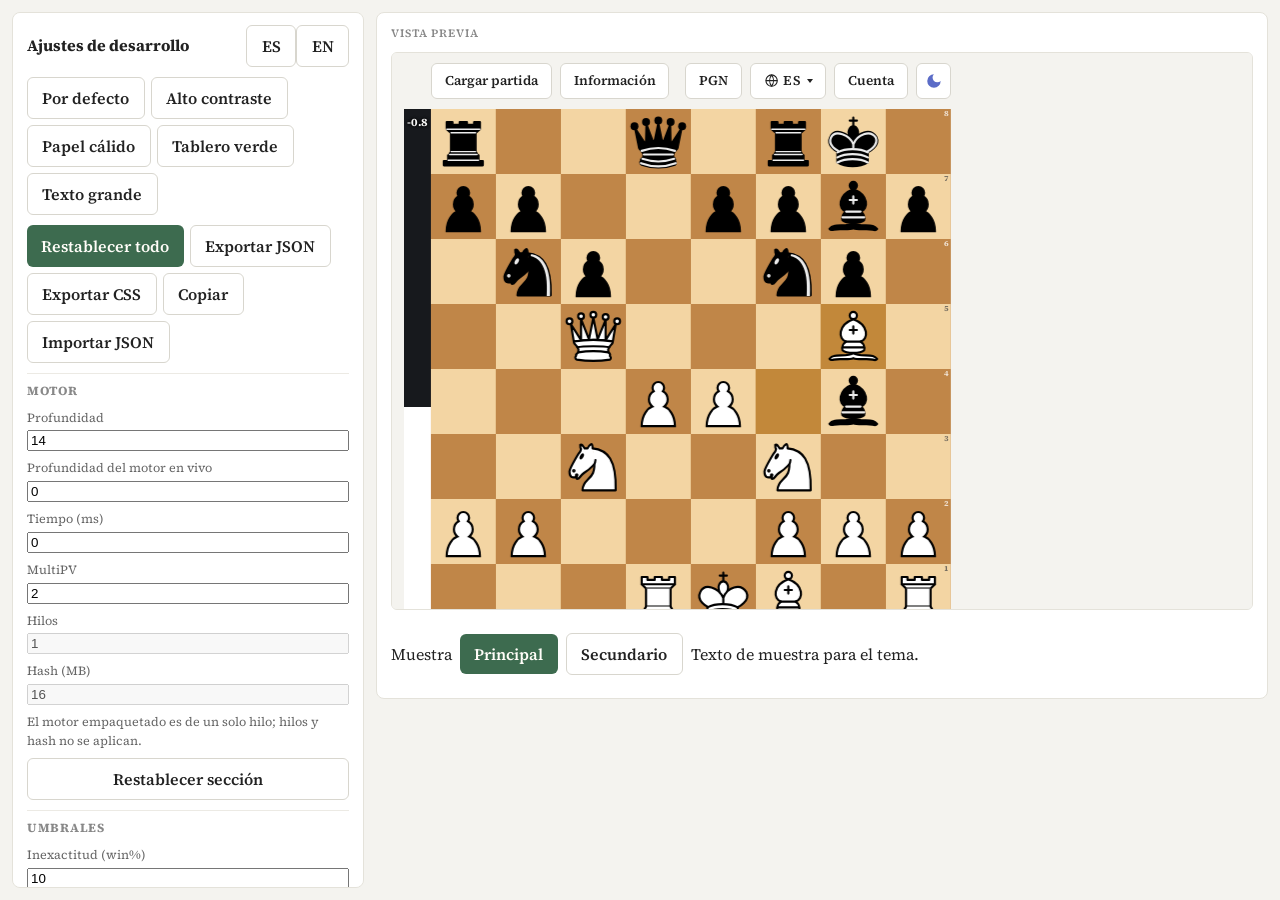
==== commit cca3d5b4: "Publish share from chess-tutor 7846ba5 (PR #66): left sidebar Chess Vision Harness benchmarks." ====
--- a/dev.html
+++ b/dev.html
@@ -20,9 +20,9 @@
         /* ignore */
       }
     </script>
-    <script type="module" crossorigin src="./assets/dev-7x76XE1O.js"></script>
-    <link rel="modulepreload" crossorigin href="./assets/dev-apply-9TBYybOi.js">
-    <link rel="stylesheet" crossorigin href="./assets/dev-apply-DRNQdRMb.css">
+    <script type="module" crossorigin src="./assets/dev-Bs96988c.js"></script>
+    <link rel="modulepreload" crossorigin href="./assets/dev-apply-xUi_ZpnC.js">
+    <link rel="stylesheet" crossorigin href="./assets/dev-apply-CP7Z3c9M.css">
     <link rel="stylesheet" crossorigin href="./assets/dev-ZJKrRhBI.css">
   </head>
   <body class="dev-page">
--- a/assets/dev-apply-CP7Z3c9M.css
+++ b/assets/dev-apply-CP7Z3c9M.css
@@ -0,0 +1 @@
+:root{color-scheme:light;--bg: #f4f3ef;--bg-elevated: #faf9f6;--surface: #fff;--surface-muted: #fcfcfb;--text: #222;--text-secondary: #444;--muted: #666;--faint: #888;--border: #e4e2da;--border-strong: #d8d6ce;--link: #3d6ea8;--ok: #1a6b2d;--warn: #b45309;--accent: #3d6b4f;--accent-ink: #fffdf8;--shadow: rgba(0, 0, 0, .06);--row: #eceae4;--btn-bg: #faf9f6;--btn-hover: #f0eeea;--eval-white: #fff;--eval-black: #17191d;--passage: #f3f1ea;--passage-preview: #eef3f8;--engine-white: #1a6b2d;--engine-black: #3d3d3d;--font-sans: "Source Serif 4", "Iowan Old Style", "Palatino Linotype", Palatino, Georgia, "Times New Roman", serif;--font-serif: "Source Serif 4", "Iowan Old Style", "Palatino Linotype", Palatino, Georgia, "Times New Roman", serif;--board-light: #f3d5a3;--board-dark: #c08648;--board-last: rgb(196, 138, 40);--radius: 8px;--radius-sm: 6px;--radius-lg: 10px;--font: var(--font-serif);--font-size: 100%;font-family:var(--font);font-size:var(--font-size, 100%);font-optical-sizing:auto;font-variant-numeric:lining-nums tabular-nums}[data-theme=dark]{color-scheme:dark;--bg: #0b0b0b;--bg-elevated: #121212;--surface: #161616;--surface-muted: #1a1a1a;--text: #ededed;--text-secondary: #c6c6c6;--muted: #9a9a9a;--faint: #7d7d7d;--border: #2a2a2a;--border-strong: #3a3a3a;--link: #8eb4e0;--ok: #8fd9a8;--warn: #e0a46a;--accent: #4e8a66;--accent-ink: #f4fff8;--shadow: rgba(0, 0, 0, .55);--row: #222;--btn-bg: #1a1a1a;--btn-hover: #242424;--eval-white: #ececec;--eval-black: #0a0a0a;--passage: #1f1f1f;--passage-preview: #1a1a1a;--engine-white: #8fd9a8;--engine-black: #c8c8c8}*,*:before,*:after{box-sizing:border-box}html,body{height:100%;overflow:hidden;background:var(--bg)}body{margin:0;background:var(--bg);color:var(--text);line-height:1.5;min-height:100vh;height:100vh;max-height:100vh;display:flex;flex-direction:column}button,textarea,select,summary{font:inherit}:focus-visible{outline:2px solid var(--link);outline-offset:2px}.wrap{width:100%;margin:0 auto;padding:8px clamp(10px,1.4vw,18px) 8px;flex:1;min-height:0;max-height:100%;display:flex;flex-direction:column;gap:0;overflow:hidden;container-type:size}.visually-hidden{position:absolute;width:1px;height:1px;padding:0;margin:-1px;overflow:hidden;clip:rect(0,0,0,0);white-space:nowrap;border:0}.top-bar{display:flex;align-items:center;justify-content:space-between;gap:10px 16px;flex-shrink:0;min-height:2.2rem;flex-wrap:wrap}.top-bar-actions{display:flex;align-items:center;gap:8px;flex-shrink:0}.top-bar-actions button{padding:.38rem .8rem;font-size:.84rem}body:not([data-game=true]) #toggle-load,body[data-share=true] #analizar,body[data-share=true] .load-panel,body[data-share=true]:not([data-agente=true]) .analysis-run,body[data-share=true] #local-analyze{display:none!important}body[data-share=true] #library-pgn-section{display:none}body:not([data-share=true]) #library-examples-section,body:not([data-share=true]) #welcome-panel{display:none!important}body[data-share=true]:not([data-game=true]) #left-empty-copy{display:none!important}body:not([data-agente=true]) #agent-panel,body:not([data-agente=true]) #community-section,body:not([data-share=true]) #lang-switch,body:not([data-share=true]) #account-btn,body:not([data-share=true]) #account-pop,body:not([data-logged-in=true]) #private-section{display:none!important}body[data-left=empty] .analysis-run,body[data-left=empty] .commentary-read,body[data-left=analyze] .left-empty,body[data-left=analyze] .commentary-read,body[data-left=commentary] .left-empty,body[data-left=commentary] .analysis-run,body[data-right=library] .engine-card,body[data-right=library] .engine-analysis-card,body[data-right=library] .moves-card,body[data-right=game] .library-card{display:none}body:not([data-game=true]) #library-close{display:none}.board-toolbar .theme-toggle,.top-bar-actions .theme-toggle{width:2.2rem;min-width:2.2rem;height:2.2rem;padding:0;flex-shrink:0}.top-status{margin:0;flex:1;min-width:12rem;font-size:.86rem}h1{margin:0;font-size:1.18rem;font-weight:700;letter-spacing:-.02em;line-height:1.2;white-space:nowrap}h2{margin:0 0 10px;font-size:.7rem;font-weight:600;text-transform:uppercase;letter-spacing:.08em;color:var(--faint)}.theme-toggle{display:inline-flex;align-items:center;justify-content:center;line-height:0;position:relative;overflow:hidden}.theme-toggle svg{width:1.12rem;height:1.12rem;display:block;flex-shrink:0;overflow:visible}.theme-icon-moon .moon-body{fill:#5b6cc7}.theme-icon-sun .sun-core{fill:#f0c14a}.theme-icon-sun .sun-rays{stroke:#f0c14a}[data-theme=light] .theme-icon-sun,[data-theme=dark] .theme-icon-moon{display:none}[data-theme=dark] .theme-toggle{background:#3d3310;border-color:#f0c14a;box-shadow:inset 0 0 0 1px #f0c14ab3,inset 0 0 11px 2px #ffd65ad1}[data-theme=dark] .theme-toggle:hover:not(:disabled){background:#4d4012}[data-theme=dark] .theme-icon-sun .sun-core{fill:#ffe27a}[data-theme=dark] .theme-icon-sun .sun-rays{stroke:#ffe27a}.load-panel,.library-card,.watch-info-card{background:var(--surface);border:1px solid var(--border);border-radius:8px}.load-panel{flex-shrink:0;padding:12px 16px}.load-panel[data-open=false]{display:none}.load-form label{display:block;margin:0 0 .3rem;font-size:.82rem;color:var(--muted);font-weight:600}textarea,select{width:100%;border:1px solid var(--border-strong);border-radius:6px;background:var(--surface);color:var(--text);padding:.45rem .6rem}textarea{font-family:ui-monospace,Cascadia Code,Consolas,monospace;font-size:.78rem;line-height:1.45;resize:vertical;min-height:4.5rem;max-height:12rem}.load-panel[data-state=done] textarea{min-height:3.2rem}.load-row{display:flex;flex-wrap:wrap;align-items:end;gap:.65rem .9rem;margin-top:.65rem}.load-row label{margin:0}.load-row select{width:auto;min-width:13rem}.load-row .file-name{color:var(--muted);font-size:.82rem;max-width:14rem;overflow:hidden;text-overflow:ellipsis;white-space:nowrap}.load-panel[data-state=loading]{outline:2px solid var(--accent);outline-offset:2px}.top-bar .status.error,.load-panel[data-state=error]{color:inherit}.load-panel[aria-busy=true] #pgn-upload,.load-panel[aria-busy=true] #pgn{pointer-events:none}button{padding:.5rem .9rem;border:0;border-radius:6px;background:var(--accent);color:var(--accent-ink);font-weight:600;cursor:pointer}button:disabled{opacity:.55;cursor:default}button.secondary{background:var(--surface);color:var(--text);border:1px solid var(--border-strong)}button.secondary:hover:not(:disabled){background:var(--btn-hover)}.status{margin:0;color:var(--muted);font-size:.88rem}.error{color:#8b2e2e}[data-theme=dark] .error{color:#ff9696}@property --board{syntax: "<length>"; inherits: true; initial-value: 200px;}.watch-layout{display:grid;--eval-w: 1.7rem;--top-chrome: 0rem;--board-toolbar-top: 2.5rem;--board-toolbar-bottom: 2.5rem;--board-gap: 8px;--page-chrome: calc(var(--board-toolbar-top) + var(--board-toolbar-bottom) + 2 * var(--board-gap));--sidebar-min: 280px;--info-min: 220px;--col-gap: 12px;--board: var(--board-user, min( calc(100cqh - var(--page-chrome)), calc(100cqi - var(--sidebar-min) - var(--info-min) - var(--eval-w) - 2 * var(--col-gap)) ));grid-template-columns:minmax(var(--sidebar-min),1.12fr) calc(var(--board) + var(--eval-w)) minmax(var(--info-min),.88fr);gap:8px var(--col-gap);align-items:stretch;justify-content:stretch;width:100%;margin:0;flex:1;min-height:0;overflow:hidden}.col{min-width:0;min-height:0;display:flex;flex-direction:column}.commentary-col,.info-col{height:100%}.info-col{gap:12px}.card-head{display:flex;align-items:flex-start;justify-content:stretch;gap:8px;flex-wrap:wrap;margin-bottom:8px}.commentary-head{align-items:center}.commentary-head .commentary-tabs{flex:1 1 auto;width:100%}.card-head h2{margin:0}.commentary-tabs{display:grid;grid-template-columns:repeat(5,minmax(0,1fr));gap:3px;padding:3px;border:1px solid var(--border);border-radius:9px;background:var(--bg-elevated);width:100%}.commentary-tabs button{margin:0;padding:6px 2px;background:transparent;color:var(--muted);border:0;border-radius:6px;font-weight:650;font-size:.8rem;letter-spacing:0;white-space:nowrap;min-width:0;width:100%;overflow:hidden;text-overflow:ellipsis}.commentary-tabs button:hover{color:var(--text)}.commentary-tabs button[aria-selected=true]{background:var(--surface);color:var(--text);box-shadow:0 0 0 1px var(--border)}.commentary-card{flex:1;min-height:0;display:flex;flex-direction:column;padding:14px 0 16px 16px;overflow:hidden}.commentary-card .card-head{padding-right:16px}.commentary-read,.analysis-run,.left-empty{flex:1;min-height:0;display:flex;flex-direction:column}.left-empty{justify-content:center;padding-right:16px}body[data-game=true] .left-empty{justify-content:flex-start;gap:10px}body:not([data-game=true]) #left-empty-heading{display:none}body[data-share=true]:not([data-game=true]) .left-empty{justify-content:flex-start;overflow:auto}.left-empty h2{margin:0}.welcome-panel{display:flex;flex-direction:column;gap:.7rem;min-height:0}.welcome-panel[hidden]{display:none!important}.welcome-panel p{margin:0;color:var(--text-secondary);font-size:.95rem;line-height:1.45}.welcome-actions{display:flex;flex-direction:column;align-items:stretch;gap:.45rem}.welcome-actions button{text-align:left;white-space:normal}.welcome-panel [data-slot=welcome-benchmarks],.welcome-benchmarks,.welcome-benchmarks-list,.welcome-actions,.welcome-examples{flex-shrink:0}.welcome-benchmarks{display:flex;flex-direction:column;gap:.4rem}.welcome-benchmarks h3{margin:0;font-size:.85rem}.welcome-benchmarks-blurb{margin:0;color:var(--text-secondary);font-size:.82rem;line-height:1.4}.welcome-benchmarks-list{list-style:none;margin:0;padding:0;display:flex;flex-direction:column;gap:.18rem}.welcome-benchmarks-list li{display:flex;justify-content:space-between;align-items:baseline;gap:.55rem;font-size:.88rem;line-height:1.35}.welcome-benchmarks-name{min-width:0;overflow:hidden;text-overflow:ellipsis;white-space:nowrap}.welcome-benchmarks-elo{flex:0 0 auto;font-variant-numeric:tabular-nums;font-weight:600;white-space:nowrap}.welcome-benchmarks-acc{margin-left:.35rem;color:var(--muted);font-weight:400;font-size:.75rem}.welcome-benchmarks-meta{margin:0;color:var(--muted);font-size:.75rem}.welcome-benchmarks .benchmarks-harness-link{font-size:.78rem}.harness-line:not([hidden]){display:block;margin:.35rem 0 0}.welcome-examples h3,#library-examples-section h3{margin:.4rem 0 .35rem;font-size:.7rem}.welcome-examples .library-list{margin:0}body[data-game=true] .left-empty .commentary-empty{margin:0;color:var(--text-secondary);font-size:.95rem}.analysis-run{padding-right:16px;gap:10px}.analysis-run h2{margin:0}.analysis-run-copy{margin:0;color:var(--text-secondary);font-size:.95rem}.analysis-run #analizar,.analysis-run #agent-start{align-self:flex-start}.lang-switch{position:relative;display:inline-flex;align-items:center;flex-shrink:0}.board-toolbar-actions .toolbar-chip{box-sizing:border-box;min-height:2.2rem;height:2.2rem;max-height:2.2rem;overflow:hidden}#lang-menu-btn{gap:.28rem;min-width:0;padding:0 .8rem;font-size:.84rem;font-weight:600;letter-spacing:.04em}.lang-globe{width:.95rem;height:.95rem;display:block;flex-shrink:0}.lang-caret{width:0;height:0;border-left:3.5px solid transparent;border-right:3.5px solid transparent;border-top:4.5px solid currentColor;margin-left:.05rem}.lang-menu-list{position:absolute;top:calc(100% + 4px);right:0;z-index:30;margin:0;padding:.25rem;list-style:none;min-width:8.5rem;background:var(--surface);border:1px solid var(--border-strong);border-radius:6px;box-shadow:0 8px 24px var(--shadow)}.lang-menu-list button{width:100%;display:block;text-align:left;background:transparent;color:var(--text);border:0;border-radius:4px;padding:.4rem .55rem;font-size:.84rem;font-weight:600}.lang-menu-list button:hover,.lang-menu-list button[aria-checked=true]{background:var(--btn-hover)}#agent-panel:not([hidden]){display:flex;flex-direction:column;gap:10px;min-height:0}#agent-prompt{min-height:11rem;max-height:18rem;font-size:.78rem;white-space:pre-wrap;word-break:break-word}#agent-prompt[hidden],#agent-prompt-label[hidden]{display:none!important}.agent-session-meta{margin:0;color:var(--text-secondary);font-size:.88rem;line-height:1.4;overflow-wrap:anywhere}.agent-session-row{display:flex;align-items:center;gap:.65rem}.analysis-source{margin:0 0 8px;padding-right:16px;color:var(--muted);font-size:.82rem}.analysis-flags{margin:0 0 8px;padding:0 16px 0 1.1rem;color:var(--warn);font-size:.86rem}.analysis-flags[data-kind=reject]{color:#8b2e2e}[data-theme=dark] .analysis-flags[data-kind=reject]{color:#ff9696}.agent-actions{display:flex;flex-wrap:wrap;gap:.5rem;padding:0 16px 8px 0}.library-section .lock-icon{width:.85rem;height:.85rem;flex-shrink:0;color:var(--faint)}.private-item{display:flex;flex-direction:column;gap:4px}.private-item-actions{display:flex;flex-wrap:wrap;gap:4px}.private-item-actions button{width:auto;flex:1 1 auto;font-size:.78rem;padding:.32rem .5rem}.account-pop{width:min(18.5rem,calc(100vw - 1.5rem));padding:12px 14px 14px;border:1px solid var(--border-strong);border-radius:10px;background:var(--surface);color:var(--text);box-shadow:0 8px 28px var(--shadow);margin:0;z-index:20}.account-pop:popover-open{inset:unset;position:fixed;top:3.4rem;right:.5rem;left:auto;max-height:calc(100vh - 1rem);overflow:auto}.account-pop::backdrop{background:transparent}.account-hint{margin:0 0 10px;color:var(--muted);font-size:.78rem}.account-pop label{display:block;margin:0 0 4px;font-size:.78rem;font-weight:600;color:var(--text-secondary)}.account-pop input{width:100%;margin:0 0 8px;padding:.4rem .55rem;border:1px solid var(--border-strong);border-radius:6px;background:var(--bg-elevated);color:var(--text);font:inherit;font-size:.86rem}.account-form-actions,#account-menu{display:flex;flex-direction:column;gap:6px}#account-form[hidden],#account-menu[hidden]{display:none}.account-form-actions button,#account-menu button{width:100%}.account-menu-name{margin:0 0 4px;font-weight:650;font-size:.9rem}#account-error:empty{display:none}.library-empty{color:var(--muted);font-size:.86rem;list-style:none;padding:.15rem 0}.library-card{flex:1;min-height:0;display:flex;flex-direction:column;padding:14px 16px 16px;overflow:auto;gap:10px}.library-head{align-items:center;margin-bottom:0}.library-head h2{margin:0}.library-head #library-close{padding:.32rem .7rem;font-size:.82rem}.library-section h3{display:flex;align-items:center;gap:.35rem;margin:0 0 6px;font-size:.7rem;font-weight:600;text-transform:uppercase;letter-spacing:.08em;color:var(--faint)}.library-list{list-style:none;margin:0 0 4px;padding:0;display:flex;flex-direction:column;gap:4px}.library-list:empty:after{content:"Ninguna todavía.";color:var(--muted);font-size:.86rem}.library-list button{width:100%;margin:0;padding:.45rem .65rem;background:var(--surface-muted);color:var(--text);border:1px solid var(--border);border-radius:6px;font-weight:600;font-size:.84rem;text-align:left}.library-list button:hover:not(:disabled){background:var(--btn-hover)}.library-card .load-form{margin-top:4px}.commentary-body{flex:1;min-height:0;overflow-x:hidden;overflow-y:auto;font-family:var(--font-serif);line-height:1.85;font-size:1.05rem;color:var(--text-secondary);padding-right:14px;scrollbar-gutter:stable;overflow-wrap:break-word;word-break:normal;text-align:justify;-webkit-hyphens:auto;hyphens:auto;position:relative;scrollbar-width:thin;scrollbar-color:var(--border-strong) transparent}.commentary-body:after{content:"";display:block;height:calc(100% - 5.5rem);pointer-events:none}.commentary-body::-webkit-scrollbar{width:10px}.commentary-body::-webkit-scrollbar-thumb{background:var(--border-strong);border-radius:99px;border:2px solid transparent;background-clip:padding-box}.commentary-body p,.commentary-body section{margin:0}.commentary-body .commentary-passage{margin:0 0 .95em;padding:.2em .35em .2em .55em;border-left:3px solid transparent;border-radius:0 6px 6px 0}.commentary-body .commentary-passage:last-child{margin-bottom:0}.commentary-moment-title{margin:0 0 .4em;font-family:var(--font-serif);font-size:1.22rem;font-weight:700;letter-spacing:0;text-transform:none;color:var(--text);text-align:left;line-height:1.35;-webkit-hyphens:none;hyphens:none}.commentary-moment-title .commentary-ref{font-weight:700}.commentary-move-run{white-space:normal}.commentary-annot-moves{display:block;margin:0 0 .35em;text-align:left;-webkit-hyphens:none;hyphens:none}.commentary-annot-text{display:block}.commentary-passage.is-active{background:var(--passage);border-left-color:var(--accent);color:var(--text);scroll-margin-top:12px}.commentary-passage.is-preview{background:var(--passage-preview)}.commentary-empty{color:var(--muted)}.commentary-ref{display:inline;margin:0;padding:0;border:0;border-radius:0;background:transparent;color:var(--link);font:inherit;font-weight:inherit;text-decoration:none;box-shadow:inset 0 -1px 0 currentColor;cursor:pointer;white-space:nowrap;-webkit-hyphens:none;hyphens:none}.commentary-ref:hover{background:color-mix(in srgb,var(--link) 10%,transparent)}.commentary-ref.is-active{color:var(--text);background:color-mix(in srgb,var(--accent) 16%,transparent);box-shadow:inset 0 -2px 0 var(--accent)}.commentary-ref.is-preview{background:color-mix(in srgb,var(--link) 12%,transparent);box-shadow:inset 0 -1px 0 currentColor}.commentary-ref.is-san{font-weight:inherit;font-variant-numeric:lining-nums tabular-nums}.board-col{align-items:stretch;min-height:0;overflow:hidden;width:calc(var(--board) + var(--eval-w));max-width:100%;height:100%;max-height:100%;justify-self:stretch}.board-stack{display:grid;grid-template-rows:auto auto auto;align-content:start;gap:var(--board-gap) 0;flex:1 1 auto;min-height:0;height:100%;max-height:100%;width:100%;border:0;border-radius:0;overflow:hidden;background:transparent;box-shadow:none}.board-row{display:flex;align-items:stretch;justify-content:flex-start;align-self:start;min-height:0;max-height:100%;height:min(var(--board),100%);width:calc(min(var(--board),100%) + var(--eval-w));max-width:100%}.eval-col{display:flex;flex-direction:column;align-items:stretch;flex:0 0 var(--eval-w);position:relative;width:var(--eval-w);height:min(var(--board),100%);max-height:100%;background:var(--eval-white)}.eval-track{width:100%;background:var(--eval-white);position:relative;flex:1;min-height:120px}.eval-black{position:absolute;top:0;left:0;right:0;height:50%;background:var(--eval-black);transition:height .35s ease}.eval-col[data-orientation=black] .eval-track{transform:rotate(180deg)}.eval-score{position:absolute;left:0;right:0;bottom:6px;text-align:center;font-size:.7rem;font-weight:700;font-variant-numeric:lining-nums tabular-nums;letter-spacing:-.02em;color:#222;text-shadow:0 0 3px #fff,0 0 3px #fff;pointer-events:none;white-space:nowrap;overflow:visible}.eval-col[data-orientation=black] .eval-score,.eval-col[data-leading=black] .eval-score{bottom:auto;top:5px;color:#f4f4f4;text-shadow:0 0 3px #000,0 0 3px #000}.eval-col[data-orientation=black][data-leading=black] .eval-score{top:auto;bottom:5px}.eval-col[data-enabled=false] .eval-score{display:none}body[data-left=empty] .eval-col{visibility:hidden}.board-wrap{display:block;width:min(var(--board),100%);height:min(var(--board),100%);flex:0 0 auto;aspect-ratio:1;max-width:100%;max-height:100%;min-width:0;position:relative;overflow:hidden;line-height:0;font-size:0;background:transparent;--dest-blue: rgb(40, 140, 255);--dest-mix-light: 70%;--dest-mix-dark: 84%}.board-wrap .cg-wrap{box-sizing:border-box;width:100%;height:100%;display:block;position:absolute;inset:0;background:transparent}.board-wrap cg-container,.board-wrap cg-board{width:100%!important;height:100%!important}.board-wrap cg-board{image-rendering:auto}.board-wrap .cg-wrap .cg-custom-svgs,.board-wrap .cg-wrap .cg-custom-below{overflow:visible}.board-wrap .cg-wrap .cg-custom-below{z-index:3}.board-wrap .cg-wrap piece{z-index:2;image-rendering:auto;background-repeat:no-repeat;background-position:center;background-size:contain}.board-wrap .cg-wrap piece.arrow-origin{z-index:4}.board-wrap .cg-wrap piece.anim{z-index:8}.board-wrap .cg-wrap piece.dragging{z-index:2}.board-wrap .cg-wrap.drag-armed piece.dragging{z-index:11}.board-wrap .cg-wrap piece.ghost{opacity:0;visibility:hidden}.board-wrap .cg-wrap.drag-armed piece.ghost{opacity:.3;visibility:visible}.board-wrap .cg-wrap .cg-custom-svgs svg,.board-wrap .cg-wrap .cg-custom-below svg{overflow:visible}.board-wrap cg-board{background-color:var(--board-dark);background-image:none}.board-wrap .cg-wrap coords{font-family:var(--font-serif);font-size:clamp(5px,calc(var(--board) * .015),9px);font-weight:700;font-variant-numeric:lining-nums tabular-nums;opacity:.92;line-height:1;pointer-events:none;z-index:3}.board-wrap .cg-wrap coords.ranks{top:0;right:0;left:auto;height:100%;width:12.5%}.board-wrap .cg-wrap coords.ranks coord{transform:none;display:flex;align-items:flex-start;justify-content:flex-end;padding:.18em .22em 0 0}.board-wrap .cg-wrap coords.files{bottom:0;left:0;width:100%;height:12.5%;text-transform:lowercase;text-align:left}.board-wrap .cg-wrap coords.files coord{display:flex;align-items:flex-end;justify-content:flex-start;padding:0 0 .16em .22em}.board-wrap .cg-wrap .cg-shapes,.board-wrap .cg-wrap .cg-shapes-below{opacity:1}.board-wrap .cg-wrap .cg-shapes circle,.board-wrap .cg-wrap .cg-shapes line,.board-wrap .cg-wrap .cg-shapes-below circle,.board-wrap .cg-wrap .cg-shapes-below line{display:none}.board-wrap cg-board square{will-change:auto;border:0;outline:none;box-shadow:none}.board-wrap cg-board square.sq-light{background-color:var(--board-light)}.board-wrap cg-board square.sq-dark{background-color:var(--board-dark)}.board-wrap cg-board square.sq-light.last-move{background-color:color-mix(in srgb,var(--board-last) 44%,var(--board-light))}.board-wrap cg-board square.sq-dark.last-move{background-color:color-mix(in srgb,var(--board-last) 44%,var(--board-dark))}.board-wrap cg-board square.sq-light.move-dest,.board-wrap cg-board square.sq-light.oc.move-dest,.board-wrap cg-board square.sq-light.selected,.board-wrap cg-board square.sq-light.last-move.selected,.board-wrap cg-board square.sq-light.last-move.move-dest{background-image:none;box-shadow:none;background-color:color-mix(in srgb,var(--dest-blue) var(--dest-mix-light),var(--board-light))}.board-wrap cg-board square.sq-dark.move-dest,.board-wrap cg-board square.sq-dark.oc.move-dest,.board-wrap cg-board square.sq-dark.selected,.board-wrap cg-board square.sq-dark.last-move.selected,.board-wrap cg-board square.sq-dark.last-move.move-dest{background-image:none;box-shadow:none;background-color:color-mix(in srgb,var(--dest-blue) var(--dest-mix-dark),var(--board-dark))}.board-wrap cg-board square.move-dest:hover,.board-wrap cg-board square.move-dest.hover,.board-wrap cg-board square.oc.move-dest:hover,.board-wrap cg-board square.oc.move-dest.hover{background-image:none}.board-wrap cg-board square.sq-light.move-dest:hover,.board-wrap cg-board square.sq-light.move-dest.hover,.board-wrap cg-board square.sq-light.oc.move-dest:hover,.board-wrap cg-board square.sq-light.oc.move-dest.hover{background-color:color-mix(in srgb,var(--dest-blue) var(--dest-mix-light),var(--board-light))}.board-wrap cg-board square.sq-dark.move-dest:hover,.board-wrap cg-board square.sq-dark.move-dest.hover,.board-wrap cg-board square.sq-dark.oc.move-dest:hover,.board-wrap cg-board square.sq-dark.oc.move-dest.hover{background-color:color-mix(in srgb,var(--dest-blue) var(--dest-mix-dark),var(--board-dark))}.board-wrap cg-board square.sq-light.tint-green{background-color:color-mix(in srgb,rgb(18,148,72) 88%,var(--board-light))}.board-wrap cg-board square.sq-dark.tint-green{background-color:color-mix(in srgb,rgb(18,148,72) 88%,var(--board-dark))}.board-wrap cg-board square.sq-light.tint-red{background-color:color-mix(in srgb,rgb(220,32,28) 92%,var(--board-light))}.board-wrap cg-board square.sq-dark.tint-red{background-color:color-mix(in srgb,rgb(220,32,28) 92%,var(--board-dark))}.board-wrap cg-board square.sq-light.tint-yellow{background-color:color-mix(in srgb,rgb(242,182,22) 88%,var(--board-light))}.board-wrap cg-board square.sq-dark.tint-yellow{background-color:color-mix(in srgb,rgb(242,182,22) 88%,var(--board-dark))}.board-wrap cg-board square.sq-light.tint-blue{background-color:color-mix(in srgb,rgb(36,112,228) 86%,var(--board-light))}.board-wrap cg-board square.sq-dark.tint-blue{background-color:color-mix(in srgb,rgb(36,112,228) 86%,var(--board-dark))}.board-wrap cg-board square.sq-light.last-move.tint-green{background-color:color-mix(in srgb,rgb(18,148,72) 88%,var(--board-light))}.board-wrap cg-board square.sq-dark.last-move.tint-green{background-color:color-mix(in srgb,rgb(18,148,72) 88%,var(--board-dark))}.board-wrap cg-board square.sq-light.last-move.tint-red{background-color:color-mix(in srgb,rgb(220,32,28) 92%,var(--board-light))}.board-wrap cg-board square.sq-dark.last-move.tint-red{background-color:color-mix(in srgb,rgb(220,32,28) 92%,var(--board-dark))}.board-wrap cg-board square.sq-light.last-move.tint-yellow{background-color:color-mix(in srgb,rgb(242,182,22) 88%,var(--board-light))}.board-wrap cg-board square.sq-dark.last-move.tint-yellow{background-color:color-mix(in srgb,rgb(242,182,22) 88%,var(--board-dark))}.board-wrap cg-board square.sq-light.last-move.tint-blue{background-color:color-mix(in srgb,rgb(36,112,228) 86%,var(--board-light))}.board-wrap cg-board square.sq-dark.last-move.tint-blue{background-color:color-mix(in srgb,rgb(36,112,228) 86%,var(--board-dark))}.board-wrap cg-board square.selected{background-image:none;box-shadow:none}.board-toolbar{display:grid;grid-template-columns:var(--eval-w) minmax(0,1fr);align-items:center;padding:0;margin:0;border-top:0;background:transparent;flex-shrink:0;position:relative;-webkit-user-select:none;user-select:none;z-index:1}.board-toolbar-top{min-height:var(--board-toolbar-top)}.board-toolbar-bottom{min-height:var(--board-toolbar-bottom);container-type:inline-size;container-name:board-toolbar}.board-toolbar-actions{grid-column:2;display:flex;align-items:center;gap:8px;min-width:0}.board-toolbar-end{display:flex;align-items:center;gap:8px;margin-left:auto;flex-shrink:0}.board-toolbar-actions #pgn-download{margin-left:0}.board-toolbar-actions #account-btn{min-width:0;max-width:8.5rem;min-height:2.2rem;padding:0 .8rem;font-size:.84rem;font-weight:600;line-height:1;white-space:nowrap;overflow:hidden;text-overflow:ellipsis}.board-toolbar-main{grid-column:2;display:grid;grid-template-columns:minmax(0,1fr) auto minmax(0,1fr);align-items:center;gap:8px;min-width:0}.board-toolbar button{display:inline-flex;align-items:center;justify-content:center;line-height:1;text-box-trim:trim-both;text-box-edge:cap alphabetic}.nav-buttons button,.board-toolbar .theme-toggle{text-box-trim:none}.game-info-btn,.board-toolbar-actions #toggle-load,.board-toolbar-actions #pgn-download,.board-toolbar-actions #lang-menu-btn{min-width:0;max-width:100%;min-height:2.2rem;height:2.2rem;padding:0 .8rem;font-size:.84rem;font-weight:600;line-height:1;white-space:nowrap}.nav-buttons{display:flex;flex-wrap:nowrap;gap:4px;justify-content:center;justify-self:center;grid-column:2}.nav-buttons button{width:2.55rem;min-width:2.55rem;height:2.2rem;min-height:2.2rem;padding:0;background:var(--surface);color:var(--text-secondary);border:1px solid var(--border);display:inline-flex;align-items:center;justify-content:center;font-family:var(--font-serif);font-size:1.55rem;font-weight:700;line-height:0}.nav-buttons button svg{width:1.28rem;height:1.28rem;display:block;flex-shrink:0;overflow:visible}.nav-buttons button:hover:not(:disabled){background:var(--btn-hover);color:var(--text)}.nav-buttons button:focus,.nav-buttons button:focus-visible,.flip-btn:focus,.flip-btn:focus-visible,.ratings-btn:focus,.ratings-btn:focus-visible,.game-info-btn:focus,.game-info-btn:focus-visible,.board-toolbar button:focus,.board-toolbar button:focus-visible{outline:none;box-shadow:none}.flip-btn,.ratings-btn{min-width:auto;min-height:2.2rem;padding:0 .8rem;font-size:.84rem;font-weight:600;line-height:1;white-space:nowrap}.board-toolbar-bottom .ratings-btn{grid-column:1;justify-self:start}.board-toolbar-bottom .flip-btn{grid-column:3;justify-self:end}@container board-toolbar (max-width: 420px){.board-toolbar-main{display:flex;flex-wrap:wrap;align-items:center;justify-content:space-between;gap:6px 8px}.board-toolbar-bottom .ratings-btn,.board-toolbar-bottom .flip-btn{grid-column:auto;grid-row:auto;justify-self:auto;flex:0 0 auto}.nav-buttons{flex:1 0 100%;order:3;justify-self:center;grid-column:auto;grid-row:auto}}.engine-toggle{display:flex;align-items:center;gap:6px;margin:0;font-size:.8rem;color:var(--text-secondary);cursor:pointer;font-weight:600}.engine-toggle input{margin:0;accent-color:var(--accent)}.side-banner{margin-top:10px;width:100%;display:flex;flex-wrap:wrap;align-items:center;justify-content:center;gap:8px 12px;padding:8px 10px;border:1px solid var(--border);border-radius:8px;background:var(--bg-elevated)}.side-banner[hidden]{display:none}.side-banner-label{margin:0;font-size:.88rem;font-weight:600}.side-banner button{padding:.32rem .7rem;background:var(--surface);color:var(--link);border:1px solid var(--border);font-size:.82rem;font-weight:600}.game-info-pop{width:min(24rem,calc(100vw - 2rem));max-height:min(70vh,32rem);overflow:auto;padding:14px 16px 16px;border:1px solid var(--border-strong);border-radius:10px;background:var(--surface);color:var(--text);box-shadow:0 8px 28px var(--shadow)}.game-info-pop h2{margin:0 0 6px;font-size:.72rem}.game-info-pop:popover-open{inset:unset;margin:0;position:fixed;top:50%;left:50%;transform:translate(-50%,-50%)}.game-info-pop::backdrop{background:#00000073}.engine-card{--engine-line-h: 1.55rem;--engine-line-count: 3;padding:10px 14px;flex-shrink:0}.game-info-brief{margin:0 0 10px;font-size:.9rem;font-weight:650;color:var(--text)}.watch-meta-grid{display:grid;grid-template-columns:auto minmax(0,1fr);gap:5px 12px;font-size:.84em;line-height:1.4}.watch-meta-grid dt{color:var(--faint);margin:0;white-space:nowrap}.watch-meta-grid dd{margin:0;color:var(--text-secondary);overflow-wrap:break-word;word-break:normal}.watch-meta-grid dd.meta-opening{white-space:nowrap;overflow:hidden;text-overflow:ellipsis}.engine-head{display:flex;align-items:center;justify-content:space-between;gap:8px}.engine-head-actions{display:flex;align-items:center;gap:8px}.engine-options-btn{display:inline-flex;align-items:center;justify-content:center;min-width:1.7rem;padding:.15rem;background:transparent;color:var(--muted);border:0;anchor-name:--engine-opts}.engine-options-btn svg{width:1rem;height:1rem;display:block}.engine-options-btn:hover{color:var(--text)}.engine-options-pop{width:min(16rem,calc(100vw - 2rem));padding:12px 14px;border:1px solid var(--border-strong);border-radius:10px;background:var(--surface);color:var(--text);box-shadow:0 8px 28px var(--shadow);margin:0}.engine-options-pop:popover-open{inset:unset;position:fixed;top:anchor(--engine-opts bottom);right:anchor(--engine-opts right);left:auto;margin:6px 0 0}.engine-options-pop label{display:flex;align-items:center;justify-content:space-between;gap:10px;margin:0 0 8px;font-size:.8rem;font-weight:600;color:var(--text-secondary)}.engine-options-pop label:last-child{margin-bottom:0}.engine-options-pop select{width:auto;min-width:6.5rem;font-size:.8rem;padding:.22rem .4rem}.engine-head h2{margin:0;display:flex;align-items:baseline;gap:0}.engine-depth-mini{margin-left:.45em;font-size:.72rem;font-weight:600;letter-spacing:.02em;text-transform:none;color:var(--faint);font-variant-numeric:lining-nums tabular-nums}.engine-line-eval[data-tone=white]{color:var(--engine-white)}.engine-line-eval[data-tone=black]{color:var(--engine-black)}.engine-card{min-width:0}.engine-lines{margin:6px 0 0;padding:0;list-style:none;font-size:.8rem;line-height:1.35;height:calc(var(--engine-line-count, 3) * var(--engine-line-h));overflow:hidden}.engine-line{display:grid;grid-template-columns:2.8rem minmax(0,1fr);gap:8px;align-items:center;height:var(--engine-line-h);padding:0;border-top:1px solid var(--row);overflow:hidden}.engine-line:first-child{border-top:0}.engine-line-eval{font-weight:700;font-variant-numeric:lining-nums tabular-nums}.engine-line-san{color:var(--text-secondary);min-width:0;overflow:hidden;text-overflow:ellipsis;white-space:nowrap;font-variant-numeric:lining-nums tabular-nums}.engine-empty{color:var(--muted);height:var(--engine-line-h);display:flex;align-items:center;padding:0}.engine-analysis-card{flex:1 1 14rem;min-height:12rem;max-height:52%;display:flex;flex-direction:column;overflow:hidden;padding:8px 12px 10px}.engine-analysis-head h2{margin:0 0 4px}#engine-analysis-body{display:flex;flex-direction:column;min-height:0;flex:1}.engine-analysis-hint,.engine-analysis-progress,.engine-analysis-error{margin:0 0 8px;font-size:.8rem;line-height:1.4;color:var(--text-secondary)}.engine-analysis-error{color:var(--danger, #b42318)}.engine-analysis-actions{display:flex;flex-wrap:wrap;gap:8px;margin:0 0 8px}.engine-analysis-table{width:100%;border-collapse:collapse;margin:6px 0 8px;font-size:.78rem}.engine-analysis-table th,.engine-analysis-table td{padding:2px 4px;text-align:right;font-variant-numeric:lining-nums tabular-nums}.engine-analysis-table thead th{color:var(--faint);font-weight:650;text-transform:uppercase;letter-spacing:.03em;font-size:.7rem}.engine-analysis-table tbody th{text-align:left;color:var(--muted);font-weight:600}.engine-analysis-table td{font-weight:650;width:34%}.eval-graph-wrap{margin:8px 0;min-width:0}.eval-graph{display:block;width:100%;height:56px;background:var(--bg-elevated, transparent);border:1px solid var(--row);border-radius:6px}.eval-graph-mid{stroke:var(--border-strong);stroke-width:1}.eval-graph-line{stroke:var(--text);stroke-width:1.6}.eval-graph-now{stroke:var(--link);stroke-width:1.4}.eval-graph-mark.is-mistake{fill:#e67e22}.eval-graph-mark.is-blunder{fill:#d64545}.eval-graph-hit{fill:transparent;cursor:pointer}.eval-graph-hit.is-current{fill:color-mix(in srgb,var(--link) 14%,transparent)}.engine-analysis-result{display:flex;flex-direction:column;min-height:0;flex:1}.engine-key-moments{min-height:0;flex:1;overflow:auto}.engine-key-moments h3{margin:8px 0 4px;font-size:.78rem;letter-spacing:.04em;text-transform:uppercase;color:var(--faint)}.engine-key-moments ul{list-style:none;margin:0;padding:0}.engine-moment{display:grid;gap:2px;width:100%;margin:0 0 6px;padding:6px 8px;border:1px solid var(--row);border-radius:6px;background:transparent;color:inherit;font:inherit;text-align:left;cursor:pointer}.engine-moment:hover{background:var(--bg-elevated)}.engine-moment-move{font-weight:700;font-variant-numeric:lining-nums tabular-nums}.engine-moment-better,.engine-moment-eval{font-size:.78rem;color:var(--text-secondary)}.moves-card{flex:1;min-height:0;display:flex;flex-direction:column;padding:14px 0 8px 12px}.moves-head{display:flex;align-items:center;justify-content:space-between;gap:8px;padding:0 4px 8px}.moves-card h2{padding:0;margin:0}.moves-scroll{overflow-x:hidden;overflow-y:auto;flex:1;min-height:0;padding:0 14px 8px 4px;font-size:.9rem;line-height:1.45;font-family:var(--font-serif);font-variant-numeric:lining-nums tabular-nums;scrollbar-gutter:stable;scrollbar-width:thin;scrollbar-color:var(--border-strong) transparent}.moves-scroll::-webkit-scrollbar{width:10px}.moves-scroll::-webkit-scrollbar-thumb{background:var(--border-strong);border-radius:99px;border:2px solid transparent;background-clip:padding-box}.move-tree{overflow-wrap:anywhere}.tree-row{display:grid;grid-template-columns:1.6rem minmax(0,1fr) minmax(0,1fr);gap:0 4px;align-items:start;padding:1px 0;border-bottom:1px solid var(--row)}.tree-row:last-child{border-bottom:0}.tree-row>.mn{color:var(--faint);font-size:.78em;font-weight:600;text-align:right;padding-top:5px;font-variant-numeric:lining-nums tabular-nums}.tree-cell{min-width:0}.tree-cell-span{grid-column:2 / -1}.tree-move{display:block;width:100%;margin:0;padding:3px 6px;border:0;border-radius:4px;background:transparent;color:inherit;font:inherit;font-weight:600;text-align:left;cursor:pointer}.tree-move .mn{color:var(--faint);font-weight:600}.tree-move:hover{background:var(--bg-elevated)}.tree-move.on{font-weight:700;background:var(--row)}.tree-variation{color:var(--muted);font-size:inherit;font-weight:500;line-height:1.45}.tree-row-variation .tree-cell-span>.tree-variation{display:block;padding:2px 4px 6px 2px}.tree-variation .tree-move{display:inline;width:auto;padding:1px 3px;font-weight:500}.tree-row-variation{border-bottom:0;padding-bottom:4px}.move-quality{display:inline-block;margin-left:.28em;margin-right:.04em;font-size:1.18em;line-height:1;font-weight:900;vertical-align:-.04em}.move-quality.is-great,.move-quality.is-brilliant{color:#287b56}.move-quality.is-brilliant{color:#087f8c}.move-quality.is-good{color:var(--faint)}.move-quality.is-inaccuracy{color:#6558bd}.move-quality.is-mistake{color:#c75a16}.move-quality.is-blunder{color:#d04444}[data-theme=dark] .move-quality.is-great,[data-theme=dark] .move-quality.is-brilliant{color:#80d6af}[data-theme=dark] .move-quality.is-brilliant{color:#5eead4}[data-theme=dark] .move-quality.is-inaccuracy{color:#b5a9ff}[data-theme=dark] .move-quality.is-mistake{color:#f39d66}[data-theme=dark] .move-quality.is-blunder{color:#ff9696}@media(max-width:1100px){html,body{height:auto;overflow:auto}.wrap{height:auto;overflow:visible}.watch-layout{grid-template-columns:1fr;--board: min(70vw, 520px);width:100%;height:auto;overflow:visible;flex:none;min-height:auto}.board-col,.commentary-col,.info-col{min-height:auto}.board-col{order:-1;overflow:visible;width:min(calc(var(--board) + var(--eval-w)),100%)}.board-stack{overflow:visible;flex:0 0 auto;height:auto;min-height:0}.board-row{flex:0 0 var(--board);height:var(--board);min-height:var(--board)}.board-wrap{width:var(--board);height:var(--board)}.eval-col{height:var(--board)}.board-toolbar-actions{flex-wrap:wrap}.board-toolbar-main{grid-template-columns:minmax(0,1fr) auto minmax(0,1fr)}.commentary-tabs{grid-template-columns:repeat(5,minmax(0,1fr))}.commentary-card,.moves-card{max-height:min(70vh,640px)}.engine-analysis-card{max-height:min(50vh,420px)}}button.engine-line-move{background:transparent;border:0;color:inherit;font:inherit;text-align:left;cursor:pointer;padding:0 1px;display:inline}button.engine-line-move:hover,button.engine-line-move.is-preview{color:var(--link);text-decoration:underline}.ratings-pop{width:min(46rem,calc(100vw - 2rem));max-height:min(80vh,42rem);overflow:auto;padding:16px 18px 18px;border:1px solid var(--border-strong);border-radius:10px;background:var(--surface);color:var(--text);box-shadow:0 8px 28px var(--shadow)}.ratings-pop h2{margin:0 0 8px;font-size:.72rem}.ratings-pop:popover-open{inset:unset;margin:0;position:fixed;top:50%;left:50%;transform:translate(-50%,-50%)}.ratings-pop::backdrop{background:#00000073}.ratings-brief{margin:0 0 4px;font-size:.95rem;font-weight:650}.ratings-opening{margin:0 0 14px;font-size:.84rem;color:var(--muted)}.ratings-flavour{margin:0 0 14px;font-family:var(--font-serif);font-size:1.12rem;font-weight:700;color:var(--text);line-height:1.35}.ratings-missing{margin:0 0 12px;font-size:.88rem;color:var(--text-secondary)}.ratings-sides{display:grid;grid-template-columns:repeat(2,minmax(0,1fr));gap:16px 20px}.ratings-side h3{margin:0 0 4px;font-size:.92rem;font-weight:700;text-transform:none;letter-spacing:0;color:var(--text)}.ratings-vibe{margin:0 0 2px;font-size:.86rem;color:var(--text-secondary)}.ratings-vibe strong{font-variant-numeric:tabular-nums;color:var(--text)}.ratings-perf{margin:0 0 10px;font-size:.8rem;color:var(--muted)}.ratings-cats{margin:0;padding:0;list-style:none}.ratings-cats li{margin:0 0 10px}.ratings-cats li:last-child{margin-bottom:0}.ratings-cat-head{display:flex;justify-content:space-between;gap:8px;font-size:.8rem;font-weight:650}.ratings-bar{height:6px;margin:4px 0 5px;background:var(--row);border-radius:99px;overflow:hidden}.ratings-bar>span{display:block;height:100%;background:var(--accent);border-radius:inherit}.ratings-cats p{margin:0;font-size:.8rem;line-height:1.4;color:var(--text-secondary)}@media(max-width:720px){.ratings-sides{grid-template-columns:1fr}}.commentary-moment-title .commentary-ref{white-space:normal;text-align:inherit;line-height:inherit}.analysis-source:not([hidden]){display:flex;flex-wrap:wrap;align-items:baseline;gap:.35rem .55rem}.harness-chip{display:inline-flex;align-items:center;padding:.12rem .45rem;border-radius:999px;border:1px solid var(--border-strong);background:var(--surface-muted);color:var(--text-secondary);font-size:.72rem;line-height:1.3;text-decoration:none;white-space:nowrap}html:has(body[data-vista=benchmarks]),body[data-vista=benchmarks]{display:block;height:auto;max-height:none;overflow:auto}body[data-vista=benchmarks] .wrap{display:none}.benchmarks-view[hidden]{display:none!important}.benchmarks-view{max-width:960px;margin:0 auto;padding:18px 20px 40px;color:var(--text)}.benchmarks-head{display:flex;align-items:center;gap:12px;margin:0 0 16px}.benchmarks-head [data-benchmarks-back]{flex:0 0 auto;width:auto}.benchmarks-head h1{flex:1;margin:0;font-size:1.35rem;white-space:normal}.benchmarks-blurb{margin:0 0 10px;font-size:.98rem;line-height:1.45;color:var(--text-secondary)}.benchmarks-harness-link{color:var(--link)}.benchmarks-meta{margin:12px 0 16px;color:var(--muted);font-size:.86rem}.benchmarks-chart{overflow-x:auto;-webkit-overflow-scrolling:touch;margin:0 0 18px;padding:8px 0 4px;color:var(--accent)}.benchmarks-elo-svg{display:block;height:auto;color:var(--text)}.benchmarks-chart-desktop .benchmarks-elo-svg{width:720px;max-width:100%}.benchmarks-chart-phone{display:none}.benchmarks-elo-svg rect{fill:var(--accent)}.benchmarks-table-wrap{overflow-x:auto}.benchmarks-table{width:100%;min-width:640px;border-collapse:collapse;font-size:.88rem}.benchmarks-table th,.benchmarks-table td{padding:.45rem .55rem;border-bottom:1px solid var(--border);text-align:left;white-space:nowrap}.benchmarks-table thead th{font-size:.72rem;font-weight:600;letter-spacing:.04em;text-transform:uppercase;color:var(--faint)}.benchmarks-prov{margin-left:.25rem;color:var(--warn);font-size:.72rem;font-weight:600}.benchmarks-cards{display:none;gap:10px}.benchmarks-card{padding:12px 14px;border:1px solid var(--border);border-radius:8px;background:var(--surface)}.benchmarks-card h3{margin:0 0 8px;font-size:1rem}.benchmarks-card dl{display:grid;grid-template-columns:1fr auto;gap:6px 12px;margin:0}.benchmarks-card dt{color:var(--faint);font-size:.72rem;text-transform:uppercase;letter-spacing:.04em}.benchmarks-card dd{margin:0;text-align:right;font-size:.88rem}.library-community-item{display:flex;flex-direction:column;align-items:flex-start;gap:4px}@media(max-width:720px){.benchmarks-view{padding:12px 12px 32px}.benchmarks-head{display:grid;grid-template-columns:auto 1fr auto;align-items:center;gap:8px 10px}.benchmarks-head [data-benchmarks-back]{grid-column:1;grid-row:1}.benchmarks-head .lang-switch{grid-column:3;grid-row:1}.benchmarks-head h1{grid-column:1 / -1;grid-row:2;flex:none;font-size:1.2rem}.benchmarks-chart-desktop{display:none}.benchmarks-chart-phone{display:block;overflow-x:hidden}.benchmarks-chart-phone .benchmarks-elo-svg{width:100%}.benchmarks-table-wrap{display:none}.benchmarks-cards{display:grid}.benchmarks-card{padding:10px 12px}}.page-grain{position:fixed;inset:0;width:100%;height:100%;pointer-events:none;z-index:0;opacity:var(--grain-opacity, .14);mix-blend-mode:var(--grain-blend, multiply)}html[data-grain=on] .wrap,html[data-grain=on] .dev-layout{position:relative;z-index:1;isolation:isolate}html[data-grain=on] .board-wrap{isolation:isolate}html[data-coords=off] .board-wrap .cg-wrap coords{display:none}html[data-eval-bar=off] #eval-col{visibility:hidden}html[data-compact=on] .wrap{--col-gap: 8px}
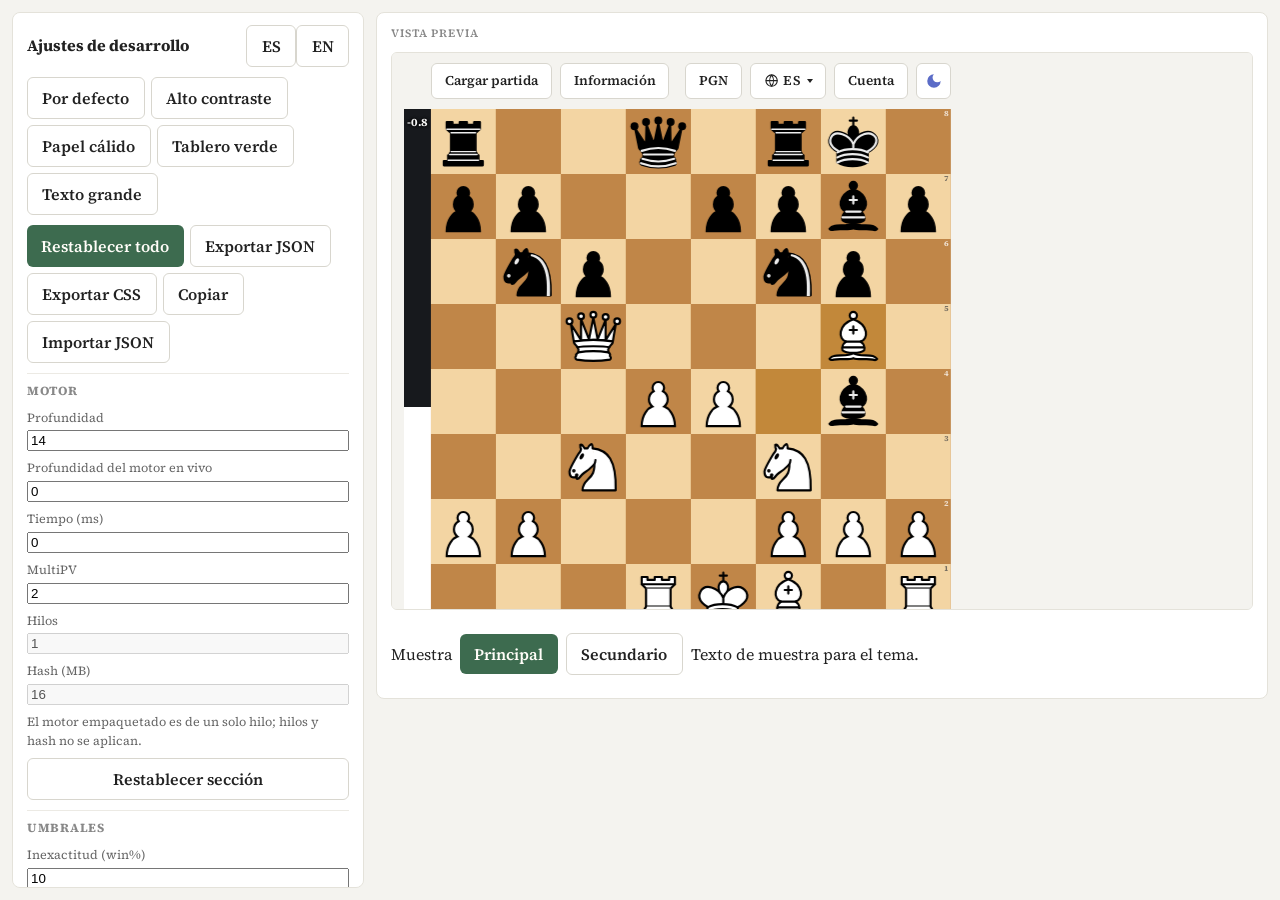
==== commit 7b0b4c93: "Publish share from chess-tutor d62cfd6 (PR #67): three collapsible library categories." ====
--- a/dev.html
+++ b/dev.html
@@ -20,9 +20,9 @@
         /* ignore */
       }
     </script>
-    <script type="module" crossorigin src="./assets/dev-Bs96988c.js"></script>
-    <link rel="modulepreload" crossorigin href="./assets/dev-apply-xUi_ZpnC.js">
-    <link rel="stylesheet" crossorigin href="./assets/dev-apply-CP7Z3c9M.css">
+    <script type="module" crossorigin src="./assets/dev-C_RiKF-7.js"></script>
+    <link rel="modulepreload" crossorigin href="./assets/dev-apply-wHe3NnFH.js">
+    <link rel="stylesheet" crossorigin href="./assets/dev-apply-CzsAgcR2.css">
     <link rel="stylesheet" crossorigin href="./assets/dev-ZJKrRhBI.css">
   </head>
   <body class="dev-page">
--- a/assets/dev-apply-CzsAgcR2.css
+++ b/assets/dev-apply-CzsAgcR2.css
@@ -0,0 +1 @@
+:root{color-scheme:light;--bg: #f4f3ef;--bg-elevated: #faf9f6;--surface: #fff;--surface-muted: #fcfcfb;--text: #222;--text-secondary: #444;--muted: #666;--faint: #888;--border: #e4e2da;--border-strong: #d8d6ce;--link: #3d6ea8;--ok: #1a6b2d;--warn: #b45309;--accent: #3d6b4f;--accent-ink: #fffdf8;--shadow: rgba(0, 0, 0, .06);--row: #eceae4;--btn-bg: #faf9f6;--btn-hover: #f0eeea;--eval-white: #fff;--eval-black: #17191d;--passage: #f3f1ea;--passage-preview: #eef3f8;--engine-white: #1a6b2d;--engine-black: #3d3d3d;--font-sans: "Source Serif 4", "Iowan Old Style", "Palatino Linotype", Palatino, Georgia, "Times New Roman", serif;--font-serif: "Source Serif 4", "Iowan Old Style", "Palatino Linotype", Palatino, Georgia, "Times New Roman", serif;--board-light: #f3d5a3;--board-dark: #c08648;--board-last: rgb(196, 138, 40);--radius: 8px;--radius-sm: 6px;--radius-lg: 10px;--font: var(--font-serif);--font-size: 100%;font-family:var(--font);font-size:var(--font-size, 100%);font-optical-sizing:auto;font-variant-numeric:lining-nums tabular-nums}[data-theme=dark]{color-scheme:dark;--bg: #0b0b0b;--bg-elevated: #121212;--surface: #161616;--surface-muted: #1a1a1a;--text: #ededed;--text-secondary: #c6c6c6;--muted: #9a9a9a;--faint: #7d7d7d;--border: #2a2a2a;--border-strong: #3a3a3a;--link: #8eb4e0;--ok: #8fd9a8;--warn: #e0a46a;--accent: #4e8a66;--accent-ink: #f4fff8;--shadow: rgba(0, 0, 0, .55);--row: #222;--btn-bg: #1a1a1a;--btn-hover: #242424;--eval-white: #ececec;--eval-black: #0a0a0a;--passage: #1f1f1f;--passage-preview: #1a1a1a;--engine-white: #8fd9a8;--engine-black: #c8c8c8}*,*:before,*:after{box-sizing:border-box}html,body{height:100%;overflow:hidden;background:var(--bg)}body{margin:0;background:var(--bg);color:var(--text);line-height:1.5;min-height:100vh;height:100vh;max-height:100vh;display:flex;flex-direction:column}button,textarea,select,summary{font:inherit}:focus-visible{outline:2px solid var(--link);outline-offset:2px}.wrap{width:100%;margin:0 auto;padding:8px clamp(10px,1.4vw,18px) 8px;flex:1;min-height:0;max-height:100%;display:flex;flex-direction:column;gap:0;overflow:hidden;container-type:size}.visually-hidden{position:absolute;width:1px;height:1px;padding:0;margin:-1px;overflow:hidden;clip:rect(0,0,0,0);white-space:nowrap;border:0}.top-bar{display:flex;align-items:center;justify-content:space-between;gap:10px 16px;flex-shrink:0;min-height:2.2rem;flex-wrap:wrap}.top-bar-actions{display:flex;align-items:center;gap:8px;flex-shrink:0}.top-bar-actions button{padding:.38rem .8rem;font-size:.84rem}body:not([data-game=true]) #toggle-load,body[data-share=true] #analizar,body[data-share=true] .load-panel,body[data-share=true]:not([data-agente=true]) .analysis-run,body[data-share=true] #local-analyze{display:none!important}body:not([data-share=true]) #library-examples-section,body:not([data-share=true]) #welcome-panel{display:none!important}body[data-share=true]:not([data-game=true]) #left-empty-copy{display:none!important}body:not([data-agente=true]) #agent-panel,body:not([data-agente=true]) #community-section,body:not([data-share=true]) #lang-switch,body:not([data-share=true]) #account-btn,body:not([data-share=true]) #account-pop{display:none!important}body[data-left=empty] .analysis-run,body[data-left=empty] .commentary-read,body[data-left=analyze] .left-empty,body[data-left=analyze] .commentary-read,body[data-left=commentary] .left-empty,body[data-left=commentary] .analysis-run,body[data-right=library] .engine-card,body[data-right=library] .engine-analysis-card,body[data-right=library] .moves-card,body[data-right=game] .library-card{display:none}body:not([data-game=true]) #library-close{display:none}.board-toolbar .theme-toggle,.top-bar-actions .theme-toggle{width:2.2rem;min-width:2.2rem;height:2.2rem;padding:0;flex-shrink:0}.top-status{margin:0;flex:1;min-width:12rem;font-size:.86rem}h1{margin:0;font-size:1.18rem;font-weight:700;letter-spacing:-.02em;line-height:1.2;white-space:nowrap}h2{margin:0 0 10px;font-size:.7rem;font-weight:600;text-transform:uppercase;letter-spacing:.08em;color:var(--faint)}.theme-toggle{display:inline-flex;align-items:center;justify-content:center;line-height:0;position:relative;overflow:hidden}.theme-toggle svg{width:1.12rem;height:1.12rem;display:block;flex-shrink:0;overflow:visible}.theme-icon-moon .moon-body{fill:#5b6cc7}.theme-icon-sun .sun-core{fill:#f0c14a}.theme-icon-sun .sun-rays{stroke:#f0c14a}[data-theme=light] .theme-icon-sun,[data-theme=dark] .theme-icon-moon{display:none}[data-theme=dark] .theme-toggle{background:#3d3310;border-color:#f0c14a;box-shadow:inset 0 0 0 1px #f0c14ab3,inset 0 0 11px 2px #ffd65ad1}[data-theme=dark] .theme-toggle:hover:not(:disabled){background:#4d4012}[data-theme=dark] .theme-icon-sun .sun-core{fill:#ffe27a}[data-theme=dark] .theme-icon-sun .sun-rays{stroke:#ffe27a}.load-panel,.library-card,.watch-info-card{background:var(--surface);border:1px solid var(--border);border-radius:8px}.load-panel{flex-shrink:0;padding:12px 16px}.load-panel[data-open=false]{display:none}.load-form label{display:block;margin:0 0 .3rem;font-size:.82rem;color:var(--muted);font-weight:600}textarea,select{width:100%;border:1px solid var(--border-strong);border-radius:6px;background:var(--surface);color:var(--text);padding:.45rem .6rem}textarea{font-family:ui-monospace,Cascadia Code,Consolas,monospace;font-size:.78rem;line-height:1.45;resize:vertical;min-height:4.5rem;max-height:12rem}.load-panel[data-state=done] textarea{min-height:3.2rem}.load-row{display:flex;flex-wrap:wrap;align-items:end;gap:.65rem .9rem;margin-top:.65rem}.load-row label{margin:0}.load-row select{width:auto;min-width:13rem}.load-row .file-name{color:var(--muted);font-size:.82rem;max-width:14rem;overflow:hidden;text-overflow:ellipsis;white-space:nowrap}.load-panel[data-state=loading]{outline:2px solid var(--accent);outline-offset:2px}.top-bar .status.error,.load-panel[data-state=error]{color:inherit}.load-panel[aria-busy=true] #pgn-upload,.load-panel[aria-busy=true] #pgn{pointer-events:none}button{padding:.5rem .9rem;border:0;border-radius:6px;background:var(--accent);color:var(--accent-ink);font-weight:600;cursor:pointer}button:disabled{opacity:.55;cursor:default}button.secondary{background:var(--surface);color:var(--text);border:1px solid var(--border-strong)}button.secondary:hover:not(:disabled){background:var(--btn-hover)}.status{margin:0;color:var(--muted);font-size:.88rem}.error{color:#8b2e2e}[data-theme=dark] .error{color:#ff9696}@property --board{syntax: "<length>"; inherits: true; initial-value: 200px;}.watch-layout{display:grid;--eval-w: 1.7rem;--top-chrome: 0rem;--board-toolbar-top: 2.5rem;--board-toolbar-bottom: 2.5rem;--board-gap: 8px;--page-chrome: calc(var(--board-toolbar-top) + var(--board-toolbar-bottom) + 2 * var(--board-gap));--sidebar-min: 280px;--info-min: 220px;--col-gap: 12px;--board: var(--board-user, min( calc(100cqh - var(--page-chrome)), calc(100cqi - var(--sidebar-min) - var(--info-min) - var(--eval-w) - 2 * var(--col-gap)) ));grid-template-columns:minmax(var(--sidebar-min),1.12fr) calc(var(--board) + var(--eval-w)) minmax(var(--info-min),.88fr);gap:8px var(--col-gap);align-items:stretch;justify-content:stretch;width:100%;margin:0;flex:1;min-height:0;overflow:hidden}.col{min-width:0;min-height:0;display:flex;flex-direction:column}.commentary-col,.info-col{height:100%}.info-col{gap:12px}.card-head{display:flex;align-items:flex-start;justify-content:stretch;gap:8px;flex-wrap:wrap;margin-bottom:8px}.commentary-head{align-items:center}.commentary-head .commentary-tabs{flex:1 1 auto;width:100%}.card-head h2{margin:0}.commentary-tabs{display:grid;grid-template-columns:repeat(5,minmax(0,1fr));gap:3px;padding:3px;border:1px solid var(--border);border-radius:9px;background:var(--bg-elevated);width:100%}.commentary-tabs button{margin:0;padding:6px 2px;background:transparent;color:var(--muted);border:0;border-radius:6px;font-weight:650;font-size:.8rem;letter-spacing:0;white-space:nowrap;min-width:0;width:100%;overflow:hidden;text-overflow:ellipsis}.commentary-tabs button:hover{color:var(--text)}.commentary-tabs button[aria-selected=true]{background:var(--surface);color:var(--text);box-shadow:0 0 0 1px var(--border)}.commentary-card{flex:1;min-height:0;display:flex;flex-direction:column;padding:14px 0 16px 16px;overflow:hidden}.commentary-card .card-head{padding-right:16px}.commentary-read,.analysis-run,.left-empty{flex:1;min-height:0;display:flex;flex-direction:column}.left-empty{justify-content:center;padding-right:16px}body[data-game=true] .left-empty{justify-content:flex-start;gap:10px}body:not([data-game=true]) #left-empty-heading{display:none}body[data-share=true]:not([data-game=true]) .left-empty{justify-content:flex-start;overflow:auto}.left-empty h2{margin:0}.welcome-panel{display:flex;flex-direction:column;gap:.7rem;min-height:0}.welcome-panel[hidden]{display:none!important}.welcome-panel p{margin:0;color:var(--text-secondary);font-size:.95rem;line-height:1.45}.welcome-actions{display:flex;flex-direction:column;align-items:stretch;gap:.45rem}.welcome-actions button{text-align:left;white-space:normal}.welcome-panel [data-slot=welcome-benchmarks],.welcome-benchmarks,.welcome-benchmarks-list,.welcome-actions,.welcome-examples{flex-shrink:0}.welcome-benchmarks{display:flex;flex-direction:column;gap:.4rem}.welcome-benchmarks h3{margin:0;font-size:.85rem}.welcome-benchmarks-blurb{margin:0;color:var(--text-secondary);font-size:.82rem;line-height:1.4}.welcome-benchmarks-list{list-style:none;margin:0;padding:0;display:flex;flex-direction:column;gap:.18rem}.welcome-benchmarks-list li{display:flex;justify-content:space-between;align-items:baseline;gap:.55rem;font-size:.88rem;line-height:1.35}.welcome-benchmarks-name{min-width:0;overflow:hidden;text-overflow:ellipsis;white-space:nowrap}.welcome-benchmarks-elo{flex:0 0 auto;font-variant-numeric:tabular-nums;font-weight:600;white-space:nowrap}.welcome-benchmarks-acc{margin-left:.35rem;color:var(--muted);font-weight:400;font-size:.75rem}.welcome-benchmarks-meta{margin:0;color:var(--muted);font-size:.75rem}.welcome-benchmarks .benchmarks-harness-link{font-size:.78rem}.harness-line:not([hidden]){display:block;margin:.35rem 0 0}.library-hint{margin:0 0 6px;color:var(--muted);font-size:.78rem;line-height:1.35}.library-hint[hidden]{display:none}body[data-game=true] .left-empty .commentary-empty{margin:0;color:var(--text-secondary);font-size:.95rem}.analysis-run{padding-right:16px;gap:10px}.analysis-run h2{margin:0}.analysis-run-copy{margin:0;color:var(--text-secondary);font-size:.95rem}.analysis-run #analizar,.analysis-run #agent-start{align-self:flex-start}.lang-switch{position:relative;display:inline-flex;align-items:center;flex-shrink:0}.board-toolbar-actions .toolbar-chip{box-sizing:border-box;min-height:2.2rem;height:2.2rem;max-height:2.2rem;overflow:hidden}#lang-menu-btn{gap:.28rem;min-width:0;padding:0 .8rem;font-size:.84rem;font-weight:600;letter-spacing:.04em}.lang-globe{width:.95rem;height:.95rem;display:block;flex-shrink:0}.lang-caret{width:0;height:0;border-left:3.5px solid transparent;border-right:3.5px solid transparent;border-top:4.5px solid currentColor;margin-left:.05rem}.lang-menu-list{position:absolute;top:calc(100% + 4px);right:0;z-index:30;margin:0;padding:.25rem;list-style:none;min-width:8.5rem;background:var(--surface);border:1px solid var(--border-strong);border-radius:6px;box-shadow:0 8px 24px var(--shadow)}.lang-menu-list button{width:100%;display:block;text-align:left;background:transparent;color:var(--text);border:0;border-radius:4px;padding:.4rem .55rem;font-size:.84rem;font-weight:600}.lang-menu-list button:hover,.lang-menu-list button[aria-checked=true]{background:var(--btn-hover)}#agent-panel:not([hidden]){display:flex;flex-direction:column;gap:10px;min-height:0}#agent-prompt{min-height:11rem;max-height:18rem;font-size:.78rem;white-space:pre-wrap;word-break:break-word}#agent-prompt[hidden],#agent-prompt-label[hidden]{display:none!important}.agent-session-meta{margin:0;color:var(--text-secondary);font-size:.88rem;line-height:1.4;overflow-wrap:anywhere}.agent-session-row{display:flex;align-items:center;gap:.65rem}.analysis-source{margin:0 0 8px;padding-right:16px;color:var(--muted);font-size:.82rem}.analysis-flags{margin:0 0 8px;padding:0 16px 0 1.1rem;color:var(--warn);font-size:.86rem}.analysis-flags[data-kind=reject]{color:#8b2e2e}[data-theme=dark] .analysis-flags[data-kind=reject]{color:#ff9696}.agent-actions{display:flex;flex-wrap:wrap;gap:.5rem;padding:0 16px 8px 0}.library-section .lock-icon{width:.85rem;height:.85rem;flex-shrink:0;color:var(--faint)}.private-item{display:flex;flex-direction:column;gap:4px}.private-item-actions{display:flex;flex-wrap:wrap;gap:4px}.private-item-actions button{width:auto;flex:1 1 auto;font-size:.78rem;padding:.32rem .5rem}.account-pop{width:min(18.5rem,calc(100vw - 1.5rem));padding:12px 14px 14px;border:1px solid var(--border-strong);border-radius:10px;background:var(--surface);color:var(--text);box-shadow:0 8px 28px var(--shadow);margin:0;z-index:20}.account-pop:popover-open{inset:unset;position:fixed;top:3.4rem;right:.5rem;left:auto;max-height:calc(100vh - 1rem);overflow:auto}.account-pop::backdrop{background:transparent}.account-hint{margin:0 0 10px;color:var(--muted);font-size:.78rem}.account-pop label{display:block;margin:0 0 4px;font-size:.78rem;font-weight:600;color:var(--text-secondary)}.account-pop input{width:100%;margin:0 0 8px;padding:.4rem .55rem;border:1px solid var(--border-strong);border-radius:6px;background:var(--bg-elevated);color:var(--text);font:inherit;font-size:.86rem}.account-form-actions,#account-menu{display:flex;flex-direction:column;gap:6px}#account-form[hidden],#account-menu[hidden]{display:none}.account-form-actions button,#account-menu button{width:100%}.account-menu-name{margin:0 0 4px;font-weight:650;font-size:.9rem}#account-error:empty{display:none}.library-empty{color:var(--muted);font-size:.86rem;list-style:none;padding:.15rem 0}.library-card{flex:1;min-height:0;display:flex;flex-direction:column;padding:14px 16px 16px;overflow:auto;gap:10px}.library-head{align-items:center;margin-bottom:0}.library-head h2{margin:0}.library-head #library-close{padding:.32rem .7rem;font-size:.82rem}.library-section h3,.library-category>summary,.library-subsection h4{display:flex;align-items:center;gap:.35rem;margin:0 0 6px;font-size:.7rem;font-weight:600;text-transform:uppercase;letter-spacing:.08em;color:var(--faint)}.library-category{border:none}.library-category>summary{cursor:pointer;list-style:none;-webkit-user-select:none;user-select:none}.library-category>summary::-webkit-details-marker{display:none}.library-category>summary:before{content:"";width:0;height:0;border-style:solid;border-width:.28rem 0 .28rem .38rem;border-color:transparent transparent transparent currentColor;margin-right:.2rem;flex-shrink:0}.library-category[open]>summary:before{transform:rotate(90deg)}.library-subsection{margin-top:10px}.library-subsection[hidden]{display:none}.library-list button.library-row{display:flex;flex-direction:column;align-items:flex-start;gap:.28rem}.library-row-title{display:block;line-height:1.3}.library-marks{display:flex;flex-wrap:wrap;gap:.25rem}.library-mark{font-size:.62rem;font-weight:650;letter-spacing:.04em;text-transform:uppercase;color:var(--faint);border:1px solid var(--border-strong);border-radius:999px;padding:.04rem .38rem}.library-mark[data-kind=agent]{color:var(--accent)}button.secondary.library-more{width:auto;margin:2px 0 0;padding:.15rem .1rem;background:transparent;border:none;color:var(--link);font-size:.78rem;font-weight:650;text-align:left}button.secondary.library-more:hover:not(:disabled){background:transparent;text-decoration:underline}.library-list{list-style:none;margin:0 0 4px;padding:0;display:flex;flex-direction:column;gap:4px}.library-list[hidden]{display:none!important}.library-list button{width:100%;margin:0;padding:.45rem .65rem;background:var(--surface-muted);color:var(--text);border:1px solid var(--border);border-radius:6px;font-weight:600;font-size:.84rem;text-align:left}.library-list button:hover:not(:disabled){background:var(--btn-hover)}.library-card .load-form{margin-top:4px}.library-card .load-form button{white-space:normal}.commentary-body{flex:1;min-height:0;overflow-x:hidden;overflow-y:auto;font-family:var(--font-serif);line-height:1.85;font-size:1.05rem;color:var(--text-secondary);padding-right:14px;scrollbar-gutter:stable;overflow-wrap:break-word;word-break:normal;text-align:justify;-webkit-hyphens:auto;hyphens:auto;position:relative;scrollbar-width:thin;scrollbar-color:var(--border-strong) transparent}.commentary-body:after{content:"";display:block;height:calc(100% - 5.5rem);pointer-events:none}.commentary-body::-webkit-scrollbar{width:10px}.commentary-body::-webkit-scrollbar-thumb{background:var(--border-strong);border-radius:99px;border:2px solid transparent;background-clip:padding-box}.commentary-body p,.commentary-body section{margin:0}.commentary-body .commentary-passage{margin:0 0 .95em;padding:.2em .35em .2em .55em;border-left:3px solid transparent;border-radius:0 6px 6px 0}.commentary-body .commentary-passage:last-child{margin-bottom:0}.commentary-moment-title{margin:0 0 .4em;font-family:var(--font-serif);font-size:1.22rem;font-weight:700;letter-spacing:0;text-transform:none;color:var(--text);text-align:left;line-height:1.35;-webkit-hyphens:none;hyphens:none}.commentary-moment-title .commentary-ref{font-weight:700}.commentary-move-run{white-space:normal}.commentary-annot-moves{display:block;margin:0 0 .35em;text-align:left;-webkit-hyphens:none;hyphens:none}.commentary-annot-text{display:block}.commentary-passage.is-active{background:var(--passage);border-left-color:var(--accent);color:var(--text);scroll-margin-top:12px}.commentary-passage.is-preview{background:var(--passage-preview)}.commentary-empty{color:var(--muted)}.commentary-ref{display:inline;margin:0;padding:0;border:0;border-radius:0;background:transparent;color:var(--link);font:inherit;font-weight:inherit;text-decoration:none;box-shadow:inset 0 -1px 0 currentColor;cursor:pointer;white-space:nowrap;-webkit-hyphens:none;hyphens:none}.commentary-ref:hover{background:color-mix(in srgb,var(--link) 10%,transparent)}.commentary-ref.is-active{color:var(--text);background:color-mix(in srgb,var(--accent) 16%,transparent);box-shadow:inset 0 -2px 0 var(--accent)}.commentary-ref.is-preview{background:color-mix(in srgb,var(--link) 12%,transparent);box-shadow:inset 0 -1px 0 currentColor}.commentary-ref.is-san{font-weight:inherit;font-variant-numeric:lining-nums tabular-nums}.board-col{align-items:stretch;min-height:0;overflow:hidden;width:calc(var(--board) + var(--eval-w));max-width:100%;height:100%;max-height:100%;justify-self:stretch}.board-stack{display:grid;grid-template-rows:auto auto auto;align-content:start;gap:var(--board-gap) 0;flex:1 1 auto;min-height:0;height:100%;max-height:100%;width:100%;border:0;border-radius:0;overflow:hidden;background:transparent;box-shadow:none}.board-row{display:flex;align-items:stretch;justify-content:flex-start;align-self:start;min-height:0;max-height:100%;height:min(var(--board),100%);width:calc(min(var(--board),100%) + var(--eval-w));max-width:100%}.eval-col{display:flex;flex-direction:column;align-items:stretch;flex:0 0 var(--eval-w);position:relative;width:var(--eval-w);height:min(var(--board),100%);max-height:100%;background:var(--eval-white)}.eval-track{width:100%;background:var(--eval-white);position:relative;flex:1;min-height:120px}.eval-black{position:absolute;top:0;left:0;right:0;height:50%;background:var(--eval-black);transition:height .35s ease}.eval-col[data-orientation=black] .eval-track{transform:rotate(180deg)}.eval-score{position:absolute;left:0;right:0;bottom:6px;text-align:center;font-size:.7rem;font-weight:700;font-variant-numeric:lining-nums tabular-nums;letter-spacing:-.02em;color:#222;text-shadow:0 0 3px #fff,0 0 3px #fff;pointer-events:none;white-space:nowrap;overflow:visible}.eval-col[data-orientation=black] .eval-score,.eval-col[data-leading=black] .eval-score{bottom:auto;top:5px;color:#f4f4f4;text-shadow:0 0 3px #000,0 0 3px #000}.eval-col[data-orientation=black][data-leading=black] .eval-score{top:auto;bottom:5px}.eval-col[data-enabled=false] .eval-score{display:none}body[data-left=empty] .eval-col{visibility:hidden}.board-wrap{display:block;width:min(var(--board),100%);height:min(var(--board),100%);flex:0 0 auto;aspect-ratio:1;max-width:100%;max-height:100%;min-width:0;position:relative;overflow:hidden;line-height:0;font-size:0;background:transparent;--dest-blue: rgb(40, 140, 255);--dest-mix-light: 70%;--dest-mix-dark: 84%}.board-wrap .cg-wrap{box-sizing:border-box;width:100%;height:100%;display:block;position:absolute;inset:0;background:transparent}.board-wrap cg-container,.board-wrap cg-board{width:100%!important;height:100%!important}.board-wrap cg-board{image-rendering:auto}.board-wrap .cg-wrap .cg-custom-svgs,.board-wrap .cg-wrap .cg-custom-below{overflow:visible}.board-wrap .cg-wrap .cg-custom-below{z-index:3}.board-wrap .cg-wrap piece{z-index:2;image-rendering:auto;background-repeat:no-repeat;background-position:center;background-size:contain}.board-wrap .cg-wrap piece.arrow-origin{z-index:4}.board-wrap .cg-wrap piece.anim{z-index:8}.board-wrap .cg-wrap piece.dragging{z-index:2}.board-wrap .cg-wrap.drag-armed piece.dragging{z-index:11}.board-wrap .cg-wrap piece.ghost{opacity:0;visibility:hidden}.board-wrap .cg-wrap.drag-armed piece.ghost{opacity:.3;visibility:visible}.board-wrap .cg-wrap .cg-custom-svgs svg,.board-wrap .cg-wrap .cg-custom-below svg{overflow:visible}.board-wrap cg-board{background-color:var(--board-dark);background-image:none}.board-wrap .cg-wrap coords{font-family:var(--font-serif);font-size:clamp(5px,calc(var(--board) * .015),9px);font-weight:700;font-variant-numeric:lining-nums tabular-nums;opacity:.92;line-height:1;pointer-events:none;z-index:3}.board-wrap .cg-wrap coords.ranks{top:0;right:0;left:auto;height:100%;width:12.5%}.board-wrap .cg-wrap coords.ranks coord{transform:none;display:flex;align-items:flex-start;justify-content:flex-end;padding:.18em .22em 0 0}.board-wrap .cg-wrap coords.files{bottom:0;left:0;width:100%;height:12.5%;text-transform:lowercase;text-align:left}.board-wrap .cg-wrap coords.files coord{display:flex;align-items:flex-end;justify-content:flex-start;padding:0 0 .16em .22em}.board-wrap .cg-wrap .cg-shapes,.board-wrap .cg-wrap .cg-shapes-below{opacity:1}.board-wrap .cg-wrap .cg-shapes circle,.board-wrap .cg-wrap .cg-shapes line,.board-wrap .cg-wrap .cg-shapes-below circle,.board-wrap .cg-wrap .cg-shapes-below line{display:none}.board-wrap cg-board square{will-change:auto;border:0;outline:none;box-shadow:none}.board-wrap cg-board square.sq-light{background-color:var(--board-light)}.board-wrap cg-board square.sq-dark{background-color:var(--board-dark)}.board-wrap cg-board square.sq-light.last-move{background-color:color-mix(in srgb,var(--board-last) 44%,var(--board-light))}.board-wrap cg-board square.sq-dark.last-move{background-color:color-mix(in srgb,var(--board-last) 44%,var(--board-dark))}.board-wrap cg-board square.sq-light.move-dest,.board-wrap cg-board square.sq-light.oc.move-dest,.board-wrap cg-board square.sq-light.selected,.board-wrap cg-board square.sq-light.last-move.selected,.board-wrap cg-board square.sq-light.last-move.move-dest{background-image:none;box-shadow:none;background-color:color-mix(in srgb,var(--dest-blue) var(--dest-mix-light),var(--board-light))}.board-wrap cg-board square.sq-dark.move-dest,.board-wrap cg-board square.sq-dark.oc.move-dest,.board-wrap cg-board square.sq-dark.selected,.board-wrap cg-board square.sq-dark.last-move.selected,.board-wrap cg-board square.sq-dark.last-move.move-dest{background-image:none;box-shadow:none;background-color:color-mix(in srgb,var(--dest-blue) var(--dest-mix-dark),var(--board-dark))}.board-wrap cg-board square.move-dest:hover,.board-wrap cg-board square.move-dest.hover,.board-wrap cg-board square.oc.move-dest:hover,.board-wrap cg-board square.oc.move-dest.hover{background-image:none}.board-wrap cg-board square.sq-light.move-dest:hover,.board-wrap cg-board square.sq-light.move-dest.hover,.board-wrap cg-board square.sq-light.oc.move-dest:hover,.board-wrap cg-board square.sq-light.oc.move-dest.hover{background-color:color-mix(in srgb,var(--dest-blue) var(--dest-mix-light),var(--board-light))}.board-wrap cg-board square.sq-dark.move-dest:hover,.board-wrap cg-board square.sq-dark.move-dest.hover,.board-wrap cg-board square.sq-dark.oc.move-dest:hover,.board-wrap cg-board square.sq-dark.oc.move-dest.hover{background-color:color-mix(in srgb,var(--dest-blue) var(--dest-mix-dark),var(--board-dark))}.board-wrap cg-board square.sq-light.tint-green{background-color:color-mix(in srgb,rgb(18,148,72) 88%,var(--board-light))}.board-wrap cg-board square.sq-dark.tint-green{background-color:color-mix(in srgb,rgb(18,148,72) 88%,var(--board-dark))}.board-wrap cg-board square.sq-light.tint-red{background-color:color-mix(in srgb,rgb(220,32,28) 92%,var(--board-light))}.board-wrap cg-board square.sq-dark.tint-red{background-color:color-mix(in srgb,rgb(220,32,28) 92%,var(--board-dark))}.board-wrap cg-board square.sq-light.tint-yellow{background-color:color-mix(in srgb,rgb(242,182,22) 88%,var(--board-light))}.board-wrap cg-board square.sq-dark.tint-yellow{background-color:color-mix(in srgb,rgb(242,182,22) 88%,var(--board-dark))}.board-wrap cg-board square.sq-light.tint-blue{background-color:color-mix(in srgb,rgb(36,112,228) 86%,var(--board-light))}.board-wrap cg-board square.sq-dark.tint-blue{background-color:color-mix(in srgb,rgb(36,112,228) 86%,var(--board-dark))}.board-wrap cg-board square.sq-light.last-move.tint-green{background-color:color-mix(in srgb,rgb(18,148,72) 88%,var(--board-light))}.board-wrap cg-board square.sq-dark.last-move.tint-green{background-color:color-mix(in srgb,rgb(18,148,72) 88%,var(--board-dark))}.board-wrap cg-board square.sq-light.last-move.tint-red{background-color:color-mix(in srgb,rgb(220,32,28) 92%,var(--board-light))}.board-wrap cg-board square.sq-dark.last-move.tint-red{background-color:color-mix(in srgb,rgb(220,32,28) 92%,var(--board-dark))}.board-wrap cg-board square.sq-light.last-move.tint-yellow{background-color:color-mix(in srgb,rgb(242,182,22) 88%,var(--board-light))}.board-wrap cg-board square.sq-dark.last-move.tint-yellow{background-color:color-mix(in srgb,rgb(242,182,22) 88%,var(--board-dark))}.board-wrap cg-board square.sq-light.last-move.tint-blue{background-color:color-mix(in srgb,rgb(36,112,228) 86%,var(--board-light))}.board-wrap cg-board square.sq-dark.last-move.tint-blue{background-color:color-mix(in srgb,rgb(36,112,228) 86%,var(--board-dark))}.board-wrap cg-board square.selected{background-image:none;box-shadow:none}.board-toolbar{display:grid;grid-template-columns:var(--eval-w) minmax(0,1fr);align-items:center;padding:0;margin:0;border-top:0;background:transparent;flex-shrink:0;position:relative;-webkit-user-select:none;user-select:none;z-index:1}.board-toolbar-top{min-height:var(--board-toolbar-top)}.board-toolbar-bottom{min-height:var(--board-toolbar-bottom);container-type:inline-size;container-name:board-toolbar}.board-toolbar-actions{grid-column:2;display:flex;align-items:center;gap:8px;min-width:0}.board-toolbar-end{display:flex;align-items:center;gap:8px;margin-left:auto;flex-shrink:0}.board-toolbar-actions #pgn-download{margin-left:0}.board-toolbar-actions #account-btn{min-width:0;max-width:8.5rem;min-height:2.2rem;padding:0 .8rem;font-size:.84rem;font-weight:600;line-height:1;white-space:nowrap;overflow:hidden;text-overflow:ellipsis}.board-toolbar-main{grid-column:2;display:grid;grid-template-columns:minmax(0,1fr) auto minmax(0,1fr);align-items:center;gap:8px;min-width:0}.board-toolbar button{display:inline-flex;align-items:center;justify-content:center;line-height:1;text-box-trim:trim-both;text-box-edge:cap alphabetic}.nav-buttons button,.board-toolbar .theme-toggle{text-box-trim:none}.game-info-btn,.board-toolbar-actions #toggle-load,.board-toolbar-actions #pgn-download,.board-toolbar-actions #lang-menu-btn{min-width:0;max-width:100%;min-height:2.2rem;height:2.2rem;padding:0 .8rem;font-size:.84rem;font-weight:600;line-height:1;white-space:nowrap}.nav-buttons{display:flex;flex-wrap:nowrap;gap:4px;justify-content:center;justify-self:center;grid-column:2}.nav-buttons button{width:2.55rem;min-width:2.55rem;height:2.2rem;min-height:2.2rem;padding:0;background:var(--surface);color:var(--text-secondary);border:1px solid var(--border);display:inline-flex;align-items:center;justify-content:center;font-family:var(--font-serif);font-size:1.55rem;font-weight:700;line-height:0}.nav-buttons button svg{width:1.28rem;height:1.28rem;display:block;flex-shrink:0;overflow:visible}.nav-buttons button:hover:not(:disabled){background:var(--btn-hover);color:var(--text)}.nav-buttons button:focus,.nav-buttons button:focus-visible,.flip-btn:focus,.flip-btn:focus-visible,.ratings-btn:focus,.ratings-btn:focus-visible,.game-info-btn:focus,.game-info-btn:focus-visible,.board-toolbar button:focus,.board-toolbar button:focus-visible{outline:none;box-shadow:none}.flip-btn,.ratings-btn{min-width:auto;min-height:2.2rem;padding:0 .8rem;font-size:.84rem;font-weight:600;line-height:1;white-space:nowrap}.board-toolbar-bottom .ratings-btn{grid-column:1;justify-self:start}.board-toolbar-bottom .flip-btn{grid-column:3;justify-self:end}@container board-toolbar (max-width: 420px){.board-toolbar-main{display:flex;flex-wrap:wrap;align-items:center;justify-content:space-between;gap:6px 8px}.board-toolbar-bottom .ratings-btn,.board-toolbar-bottom .flip-btn{grid-column:auto;grid-row:auto;justify-self:auto;flex:0 0 auto}.nav-buttons{flex:1 0 100%;order:3;justify-self:center;grid-column:auto;grid-row:auto}}.engine-toggle{display:flex;align-items:center;gap:6px;margin:0;font-size:.8rem;color:var(--text-secondary);cursor:pointer;font-weight:600}.engine-toggle input{margin:0;accent-color:var(--accent)}.side-banner{margin-top:10px;width:100%;display:flex;flex-wrap:wrap;align-items:center;justify-content:center;gap:8px 12px;padding:8px 10px;border:1px solid var(--border);border-radius:8px;background:var(--bg-elevated)}.side-banner[hidden]{display:none}.side-banner-label{margin:0;font-size:.88rem;font-weight:600}.side-banner button{padding:.32rem .7rem;background:var(--surface);color:var(--link);border:1px solid var(--border);font-size:.82rem;font-weight:600}.game-info-pop{width:min(24rem,calc(100vw - 2rem));max-height:min(70vh,32rem);overflow:auto;padding:14px 16px 16px;border:1px solid var(--border-strong);border-radius:10px;background:var(--surface);color:var(--text);box-shadow:0 8px 28px var(--shadow)}.game-info-pop h2{margin:0 0 6px;font-size:.72rem}.game-info-pop:popover-open{inset:unset;margin:0;position:fixed;top:50%;left:50%;transform:translate(-50%,-50%)}.game-info-pop::backdrop{background:#00000073}.engine-card{--engine-line-h: 1.55rem;--engine-line-count: 3;padding:10px 14px;flex-shrink:0}.game-info-brief{margin:0 0 10px;font-size:.9rem;font-weight:650;color:var(--text)}.watch-meta-grid{display:grid;grid-template-columns:auto minmax(0,1fr);gap:5px 12px;font-size:.84em;line-height:1.4}.watch-meta-grid dt{color:var(--faint);margin:0;white-space:nowrap}.watch-meta-grid dd{margin:0;color:var(--text-secondary);overflow-wrap:break-word;word-break:normal}.watch-meta-grid dd.meta-opening{white-space:nowrap;overflow:hidden;text-overflow:ellipsis}.engine-head{display:flex;align-items:center;justify-content:space-between;gap:8px}.engine-head-actions{display:flex;align-items:center;gap:8px}.engine-options-btn{display:inline-flex;align-items:center;justify-content:center;min-width:1.7rem;padding:.15rem;background:transparent;color:var(--muted);border:0;anchor-name:--engine-opts}.engine-options-btn svg{width:1rem;height:1rem;display:block}.engine-options-btn:hover{color:var(--text)}.engine-options-pop{width:min(16rem,calc(100vw - 2rem));padding:12px 14px;border:1px solid var(--border-strong);border-radius:10px;background:var(--surface);color:var(--text);box-shadow:0 8px 28px var(--shadow);margin:0}.engine-options-pop:popover-open{inset:unset;position:fixed;top:anchor(--engine-opts bottom);right:anchor(--engine-opts right);left:auto;margin:6px 0 0}.engine-options-pop label{display:flex;align-items:center;justify-content:space-between;gap:10px;margin:0 0 8px;font-size:.8rem;font-weight:600;color:var(--text-secondary)}.engine-options-pop label:last-child{margin-bottom:0}.engine-options-pop select{width:auto;min-width:6.5rem;font-size:.8rem;padding:.22rem .4rem}.engine-head h2{margin:0;display:flex;align-items:baseline;gap:0}.engine-depth-mini{margin-left:.45em;font-size:.72rem;font-weight:600;letter-spacing:.02em;text-transform:none;color:var(--faint);font-variant-numeric:lining-nums tabular-nums}.engine-line-eval[data-tone=white]{color:var(--engine-white)}.engine-line-eval[data-tone=black]{color:var(--engine-black)}.engine-card{min-width:0}.engine-lines{margin:6px 0 0;padding:0;list-style:none;font-size:.8rem;line-height:1.35;height:calc(var(--engine-line-count, 3) * var(--engine-line-h));overflow:hidden}.engine-line{display:grid;grid-template-columns:2.8rem minmax(0,1fr);gap:8px;align-items:center;height:var(--engine-line-h);padding:0;border-top:1px solid var(--row);overflow:hidden}.engine-line:first-child{border-top:0}.engine-line-eval{font-weight:700;font-variant-numeric:lining-nums tabular-nums}.engine-line-san{color:var(--text-secondary);min-width:0;overflow:hidden;text-overflow:ellipsis;white-space:nowrap;font-variant-numeric:lining-nums tabular-nums}.engine-empty{color:var(--muted);height:var(--engine-line-h);display:flex;align-items:center;padding:0}.engine-analysis-card{flex:1 1 14rem;min-height:12rem;max-height:52%;display:flex;flex-direction:column;overflow:hidden;padding:8px 12px 10px}.engine-analysis-head h2{margin:0 0 4px}#engine-analysis-body{display:flex;flex-direction:column;min-height:0;flex:1}.engine-analysis-hint,.engine-analysis-progress,.engine-analysis-error{margin:0 0 8px;font-size:.8rem;line-height:1.4;color:var(--text-secondary)}.engine-analysis-error{color:var(--danger, #b42318)}.engine-analysis-actions{display:flex;flex-wrap:wrap;gap:8px;margin:0 0 8px}.engine-analysis-table{width:100%;border-collapse:collapse;margin:6px 0 8px;font-size:.78rem}.engine-analysis-table th,.engine-analysis-table td{padding:2px 4px;text-align:right;font-variant-numeric:lining-nums tabular-nums}.engine-analysis-table thead th{color:var(--faint);font-weight:650;text-transform:uppercase;letter-spacing:.03em;font-size:.7rem}.engine-analysis-table tbody th{text-align:left;color:var(--muted);font-weight:600}.engine-analysis-table td{font-weight:650;width:34%}.eval-graph-wrap{margin:8px 0;min-width:0}.eval-graph{display:block;width:100%;height:56px;background:var(--bg-elevated, transparent);border:1px solid var(--row);border-radius:6px}.eval-graph-mid{stroke:var(--border-strong);stroke-width:1}.eval-graph-line{stroke:var(--text);stroke-width:1.6}.eval-graph-now{stroke:var(--link);stroke-width:1.4}.eval-graph-mark.is-mistake{fill:#e67e22}.eval-graph-mark.is-blunder{fill:#d64545}.eval-graph-hit{fill:transparent;cursor:pointer}.eval-graph-hit.is-current{fill:color-mix(in srgb,var(--link) 14%,transparent)}.engine-analysis-result{display:flex;flex-direction:column;min-height:0;flex:1}.engine-key-moments{min-height:0;flex:1;overflow:auto}.engine-key-moments h3{margin:8px 0 4px;font-size:.78rem;letter-spacing:.04em;text-transform:uppercase;color:var(--faint)}.engine-key-moments ul{list-style:none;margin:0;padding:0}.engine-moment{display:grid;gap:2px;width:100%;margin:0 0 6px;padding:6px 8px;border:1px solid var(--row);border-radius:6px;background:transparent;color:inherit;font:inherit;text-align:left;cursor:pointer}.engine-moment:hover{background:var(--bg-elevated)}.engine-moment-move{font-weight:700;font-variant-numeric:lining-nums tabular-nums}.engine-moment-better,.engine-moment-eval{font-size:.78rem;color:var(--text-secondary)}.moves-card{flex:1;min-height:0;display:flex;flex-direction:column;padding:14px 0 8px 12px}.moves-head{display:flex;align-items:center;justify-content:space-between;gap:8px;padding:0 4px 8px}.moves-card h2{padding:0;margin:0}.moves-scroll{overflow-x:hidden;overflow-y:auto;flex:1;min-height:0;padding:0 14px 8px 4px;font-size:.9rem;line-height:1.45;font-family:var(--font-serif);font-variant-numeric:lining-nums tabular-nums;scrollbar-gutter:stable;scrollbar-width:thin;scrollbar-color:var(--border-strong) transparent}.moves-scroll::-webkit-scrollbar{width:10px}.moves-scroll::-webkit-scrollbar-thumb{background:var(--border-strong);border-radius:99px;border:2px solid transparent;background-clip:padding-box}.move-tree{overflow-wrap:anywhere}.tree-row{display:grid;grid-template-columns:1.6rem minmax(0,1fr) minmax(0,1fr);gap:0 4px;align-items:start;padding:1px 0;border-bottom:1px solid var(--row)}.tree-row:last-child{border-bottom:0}.tree-row>.mn{color:var(--faint);font-size:.78em;font-weight:600;text-align:right;padding-top:5px;font-variant-numeric:lining-nums tabular-nums}.tree-cell{min-width:0}.tree-cell-span{grid-column:2 / -1}.tree-move{display:block;width:100%;margin:0;padding:3px 6px;border:0;border-radius:4px;background:transparent;color:inherit;font:inherit;font-weight:600;text-align:left;cursor:pointer}.tree-move .mn{color:var(--faint);font-weight:600}.tree-move:hover{background:var(--bg-elevated)}.tree-move.on{font-weight:700;background:var(--row)}.tree-variation{color:var(--muted);font-size:inherit;font-weight:500;line-height:1.45}.tree-row-variation .tree-cell-span>.tree-variation{display:block;padding:2px 4px 6px 2px}.tree-variation .tree-move{display:inline;width:auto;padding:1px 3px;font-weight:500}.tree-row-variation{border-bottom:0;padding-bottom:4px}.move-quality{display:inline-block;margin-left:.28em;margin-right:.04em;font-size:1.18em;line-height:1;font-weight:900;vertical-align:-.04em}.move-quality.is-great,.move-quality.is-brilliant{color:#287b56}.move-quality.is-brilliant{color:#087f8c}.move-quality.is-good{color:var(--faint)}.move-quality.is-inaccuracy{color:#6558bd}.move-quality.is-mistake{color:#c75a16}.move-quality.is-blunder{color:#d04444}[data-theme=dark] .move-quality.is-great,[data-theme=dark] .move-quality.is-brilliant{color:#80d6af}[data-theme=dark] .move-quality.is-brilliant{color:#5eead4}[data-theme=dark] .move-quality.is-inaccuracy{color:#b5a9ff}[data-theme=dark] .move-quality.is-mistake{color:#f39d66}[data-theme=dark] .move-quality.is-blunder{color:#ff9696}@media(max-width:1100px){html,body{height:auto;overflow:auto}.wrap{height:auto;overflow:visible}.watch-layout{grid-template-columns:1fr;--board: min(70vw, 520px);width:100%;height:auto;overflow:visible;flex:none;min-height:auto}.board-col,.commentary-col,.info-col{min-height:auto}.board-col{order:-1;overflow:visible;width:min(calc(var(--board) + var(--eval-w)),100%)}.board-stack{overflow:visible;flex:0 0 auto;height:auto;min-height:0}.board-row{flex:0 0 var(--board);height:var(--board);min-height:var(--board)}.board-wrap{width:var(--board);height:var(--board)}.eval-col{height:var(--board)}.board-toolbar-actions{flex-wrap:wrap}.board-toolbar-main{grid-template-columns:minmax(0,1fr) auto minmax(0,1fr)}.commentary-tabs{grid-template-columns:repeat(5,minmax(0,1fr))}.commentary-card,.moves-card{max-height:min(70vh,640px)}.engine-analysis-card{max-height:min(50vh,420px)}}button.engine-line-move{background:transparent;border:0;color:inherit;font:inherit;text-align:left;cursor:pointer;padding:0 1px;display:inline}button.engine-line-move:hover,button.engine-line-move.is-preview{color:var(--link);text-decoration:underline}.ratings-pop{width:min(46rem,calc(100vw - 2rem));max-height:min(80vh,42rem);overflow:auto;padding:16px 18px 18px;border:1px solid var(--border-strong);border-radius:10px;background:var(--surface);color:var(--text);box-shadow:0 8px 28px var(--shadow)}.ratings-pop h2{margin:0 0 8px;font-size:.72rem}.ratings-pop:popover-open{inset:unset;margin:0;position:fixed;top:50%;left:50%;transform:translate(-50%,-50%)}.ratings-pop::backdrop{background:#00000073}.ratings-brief{margin:0 0 4px;font-size:.95rem;font-weight:650}.ratings-opening{margin:0 0 14px;font-size:.84rem;color:var(--muted)}.ratings-flavour{margin:0 0 14px;font-family:var(--font-serif);font-size:1.12rem;font-weight:700;color:var(--text);line-height:1.35}.ratings-missing{margin:0 0 12px;font-size:.88rem;color:var(--text-secondary)}.ratings-sides{display:grid;grid-template-columns:repeat(2,minmax(0,1fr));gap:16px 20px}.ratings-side h3{margin:0 0 4px;font-size:.92rem;font-weight:700;text-transform:none;letter-spacing:0;color:var(--text)}.ratings-vibe{margin:0 0 2px;font-size:.86rem;color:var(--text-secondary)}.ratings-vibe strong{font-variant-numeric:tabular-nums;color:var(--text)}.ratings-perf{margin:0 0 10px;font-size:.8rem;color:var(--muted)}.ratings-cats{margin:0;padding:0;list-style:none}.ratings-cats li{margin:0 0 10px}.ratings-cats li:last-child{margin-bottom:0}.ratings-cat-head{display:flex;justify-content:space-between;gap:8px;font-size:.8rem;font-weight:650}.ratings-bar{height:6px;margin:4px 0 5px;background:var(--row);border-radius:99px;overflow:hidden}.ratings-bar>span{display:block;height:100%;background:var(--accent);border-radius:inherit}.ratings-cats p{margin:0;font-size:.8rem;line-height:1.4;color:var(--text-secondary)}@media(max-width:720px){.ratings-sides{grid-template-columns:1fr}}.commentary-moment-title .commentary-ref{white-space:normal;text-align:inherit;line-height:inherit}.analysis-source:not([hidden]){display:flex;flex-wrap:wrap;align-items:baseline;gap:.35rem .55rem}.harness-chip{display:inline-flex;align-items:center;padding:.12rem .45rem;border-radius:999px;border:1px solid var(--border-strong);background:var(--surface-muted);color:var(--text-secondary);font-size:.72rem;line-height:1.3;text-decoration:none;white-space:nowrap}html:has(body[data-vista=benchmarks]),body[data-vista=benchmarks]{display:block;height:auto;max-height:none;overflow:auto}body[data-vista=benchmarks] .wrap{display:none}.benchmarks-view[hidden]{display:none!important}.benchmarks-view{max-width:960px;margin:0 auto;padding:18px 20px 40px;color:var(--text)}.benchmarks-head{display:flex;align-items:center;gap:12px;margin:0 0 16px}.benchmarks-head [data-benchmarks-back]{flex:0 0 auto;width:auto}.benchmarks-head h1{flex:1;margin:0;font-size:1.35rem;white-space:normal}.benchmarks-blurb{margin:0 0 10px;font-size:.98rem;line-height:1.45;color:var(--text-secondary)}.benchmarks-harness-link{color:var(--link)}.benchmarks-meta{margin:12px 0 16px;color:var(--muted);font-size:.86rem}.benchmarks-chart{overflow-x:auto;-webkit-overflow-scrolling:touch;margin:0 0 18px;padding:8px 0 4px;color:var(--accent)}.benchmarks-elo-svg{display:block;height:auto;color:var(--text)}.benchmarks-chart-desktop .benchmarks-elo-svg{width:720px;max-width:100%}.benchmarks-chart-phone{display:none}.benchmarks-elo-svg rect{fill:var(--accent)}.benchmarks-table-wrap{overflow-x:auto}.benchmarks-table{width:100%;min-width:640px;border-collapse:collapse;font-size:.88rem}.benchmarks-table th,.benchmarks-table td{padding:.45rem .55rem;border-bottom:1px solid var(--border);text-align:left;white-space:nowrap}.benchmarks-table thead th{font-size:.72rem;font-weight:600;letter-spacing:.04em;text-transform:uppercase;color:var(--faint)}.benchmarks-prov{margin-left:.25rem;color:var(--warn);font-size:.72rem;font-weight:600}.benchmarks-cards{display:none;gap:10px}.benchmarks-card{padding:12px 14px;border:1px solid var(--border);border-radius:8px;background:var(--surface)}.benchmarks-card h3{margin:0 0 8px;font-size:1rem}.benchmarks-card dl{display:grid;grid-template-columns:1fr auto;gap:6px 12px;margin:0}.benchmarks-card dt{color:var(--faint);font-size:.72rem;text-transform:uppercase;letter-spacing:.04em}.benchmarks-card dd{margin:0;text-align:right;font-size:.88rem}.library-community-item{display:flex;flex-direction:column;align-items:flex-start;gap:4px}@media(max-width:720px){.benchmarks-view{padding:12px 12px 32px}.benchmarks-head{display:grid;grid-template-columns:auto 1fr auto;align-items:center;gap:8px 10px}.benchmarks-head [data-benchmarks-back]{grid-column:1;grid-row:1}.benchmarks-head .lang-switch{grid-column:3;grid-row:1}.benchmarks-head h1{grid-column:1 / -1;grid-row:2;flex:none;font-size:1.2rem}.benchmarks-chart-desktop{display:none}.benchmarks-chart-phone{display:block;overflow-x:hidden}.benchmarks-chart-phone .benchmarks-elo-svg{width:100%}.benchmarks-table-wrap{display:none}.benchmarks-cards{display:grid}.benchmarks-card{padding:10px 12px}}.page-grain{position:fixed;inset:0;width:100%;height:100%;pointer-events:none;z-index:0;opacity:var(--grain-opacity, .14);mix-blend-mode:var(--grain-blend, multiply)}html[data-grain=on] .wrap,html[data-grain=on] .dev-layout{position:relative;z-index:1;isolation:isolate}html[data-grain=on] .board-wrap{isolation:isolate}html[data-coords=off] .board-wrap .cg-wrap coords{display:none}html[data-eval-bar=off] #eval-col{visibility:hidden}html[data-compact=on] .wrap{--col-gap: 8px}
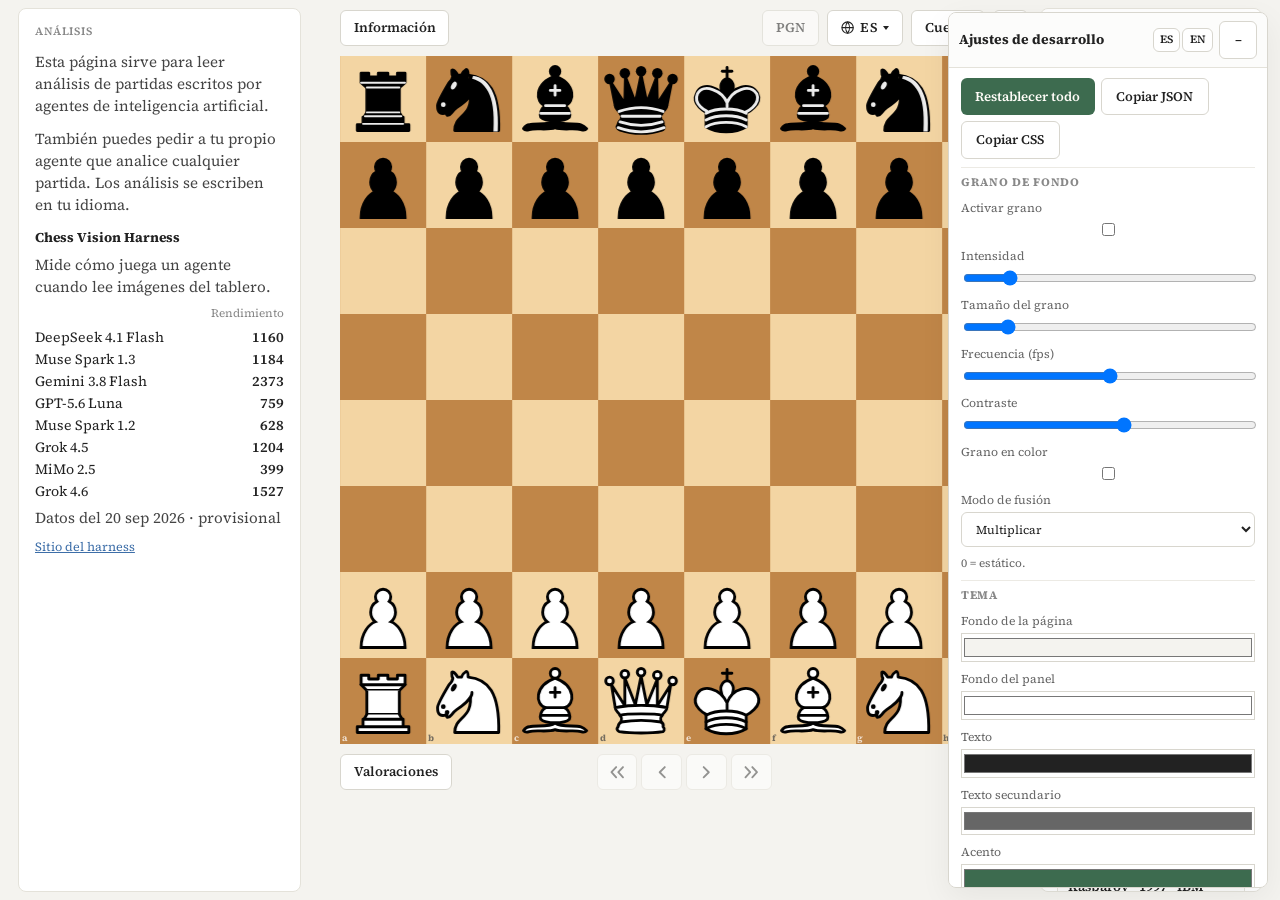
==== commit 0a68d9c6: "Publish share from chess-tutor a61a0fa (PR #68): floating ?dev=1 panel, TV-static grain, slim left h" ====
--- a/dev.html
+++ b/dev.html
@@ -1,39 +1,20 @@
-<!doctype html>
-<html lang="es" data-theme="light">
-  <head>
-    <meta charset="UTF-8" />
-    <meta name="viewport" content="width=device-width, initial-scale=1.0" />
-    <meta name="robots" content="noindex" />
-    <title>Developer settings</title>
-    <link rel="preconnect" href="https://fonts.googleapis.com" />
-    <link rel="preconnect" href="https://fonts.gstatic.com" crossorigin />
-    <link href="https://fonts.googleapis.com/css2?family=Source+Serif+4:opsz,wght@8..60,400;8..60,600;8..60,700&display=swap" rel="stylesheet" />--
-    <script>
-      try {
-        const theme = localStorage.getItem("chess-tutor-theme");
-        if (theme === "dark" || theme === "light") {
-          document.documentElement.dataset.theme = theme;
-        }
-      } catch {
-        /* ignore */
-      }
-    </script>
-    <script type="module" crossorigin src="./assets/dev-C_RiKF-7.js"></script>
-    <link rel="modulepreload" crossorigin href="./assets/dev-apply-wHe3NnFH.js">
-    <link rel="stylesheet" crossorigin href="./assets/dev-apply-CzsAgcR2.css">
-    <link rel="stylesheet" crossorigin href="./assets/dev-ZJKrRhBI.css">
-  </head>
-  <body class="dev-page">
-    <div class="dev-layout">
-      <aside class="dev-controls" id="dev-controls"></aside>
-      <section class="dev-preview">
-        <h2 data-i18n="devPreview">Vista previa</h2>
-        <iframe id="dev-frame" title="Preview" src="./index.html?game=byrne-fischer-1956"></iframe>
-        <div class="dev-sample" id="dev-sample"></div>
-      </section>
-    </div>-
-  </body>
-</html>
+<!doctype html>
+<html lang="es">
+  <head>
+    <meta charset="UTF-8" />
+    <meta name="viewport" content="width=device-width, initial-scale=1.0" />
+    <meta name="robots" content="noindex" />
+    <title>Developer settings</title>
+    <script>
+      const url = new URL("./index.html", window.location.href);
+      const params = new URLSearchParams(window.location.search);
+      params.set("dev", "1");
+      url.search = params.toString();
+      url.hash = window.location.hash;
+      window.location.replace(url.pathname + url.search + url.hash);
+    </script>
+  </head>
+  <body>
+    <p><a href="./index.html?dev=1">Developer settings</a></p>
+  </body>
+</html>
